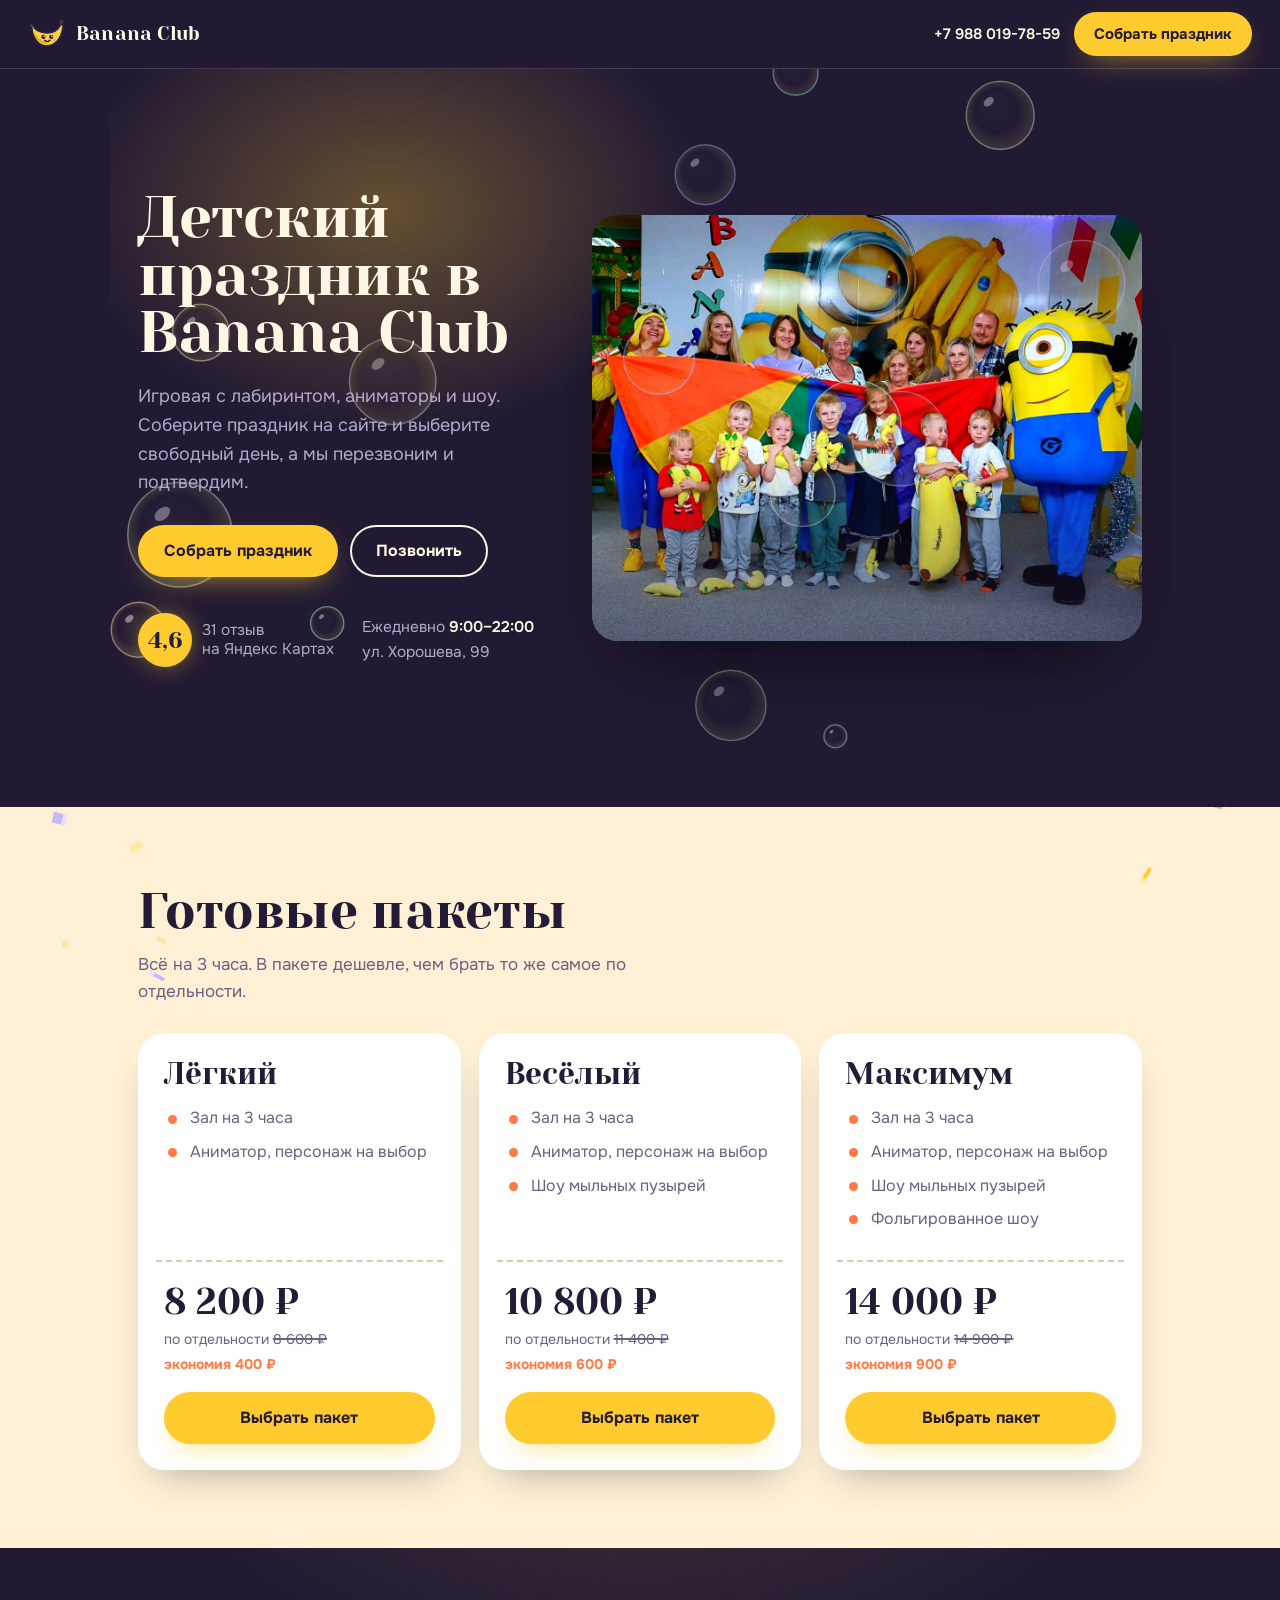
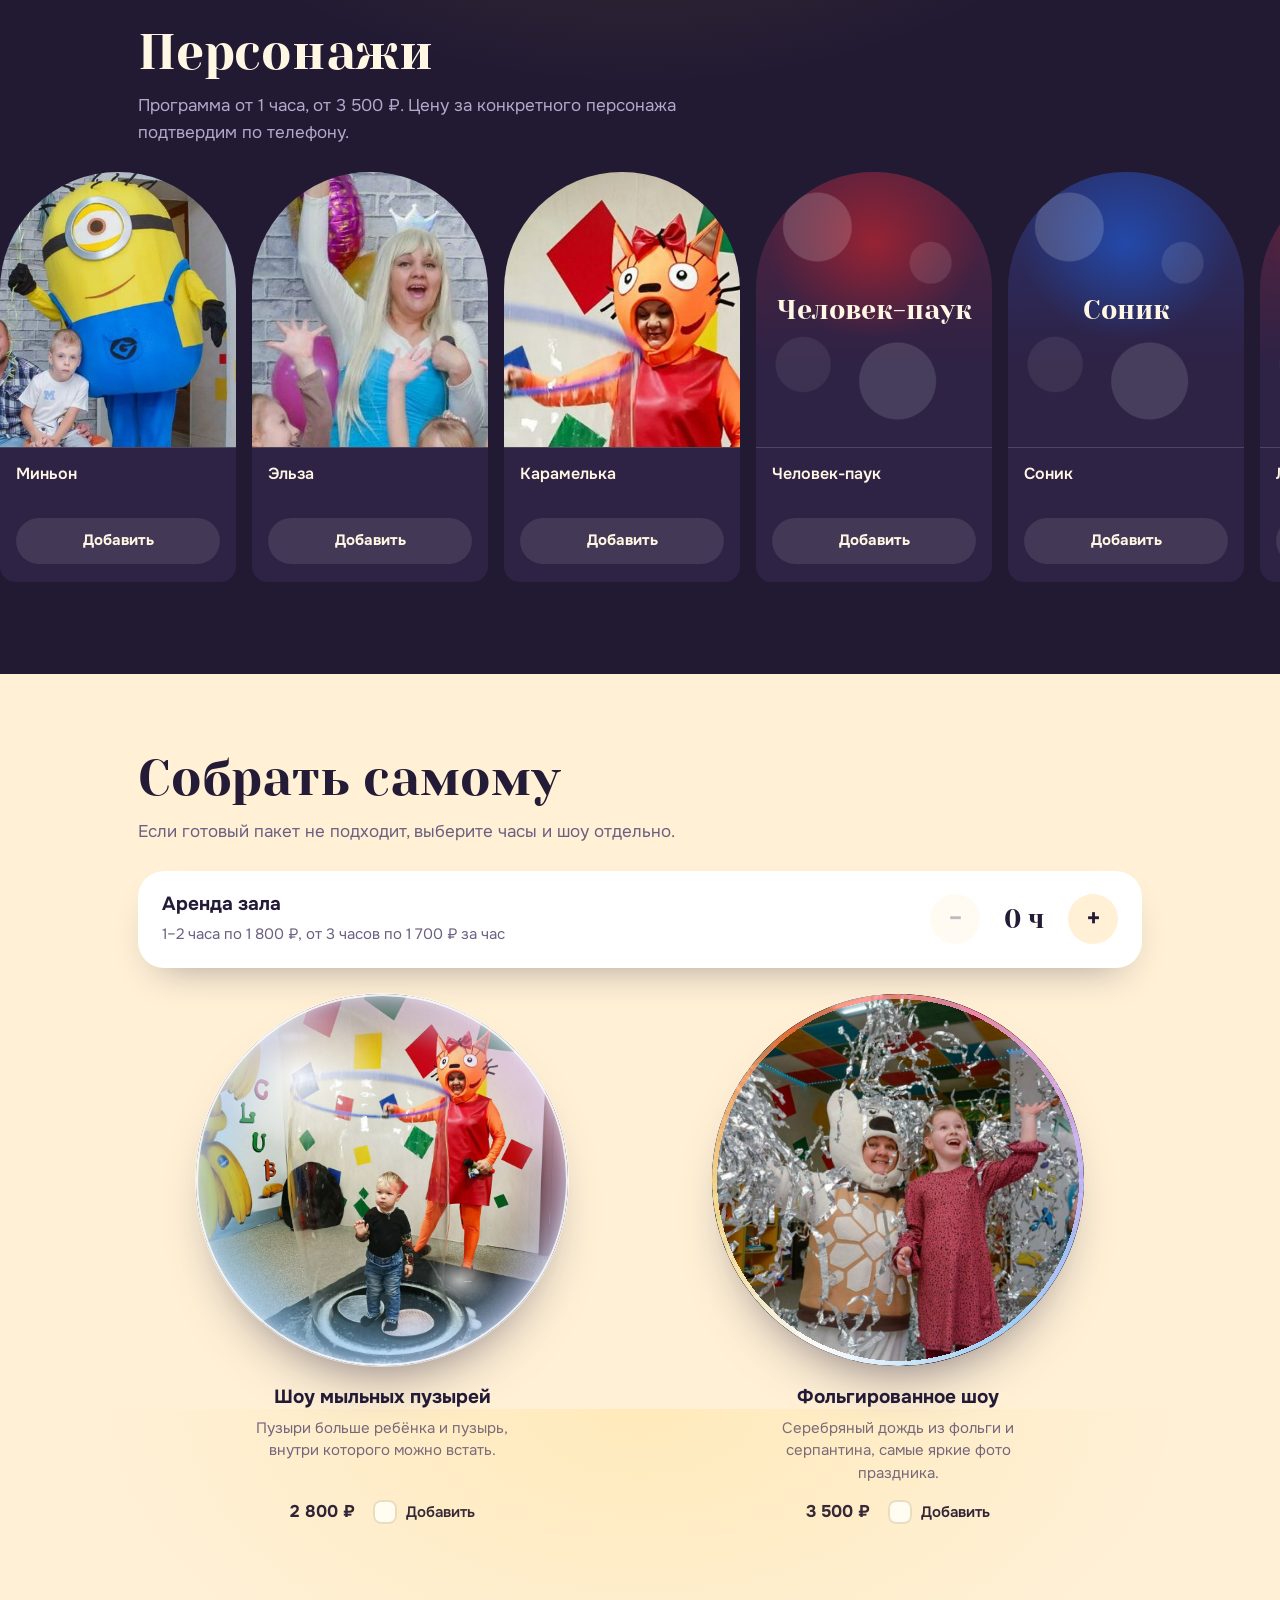
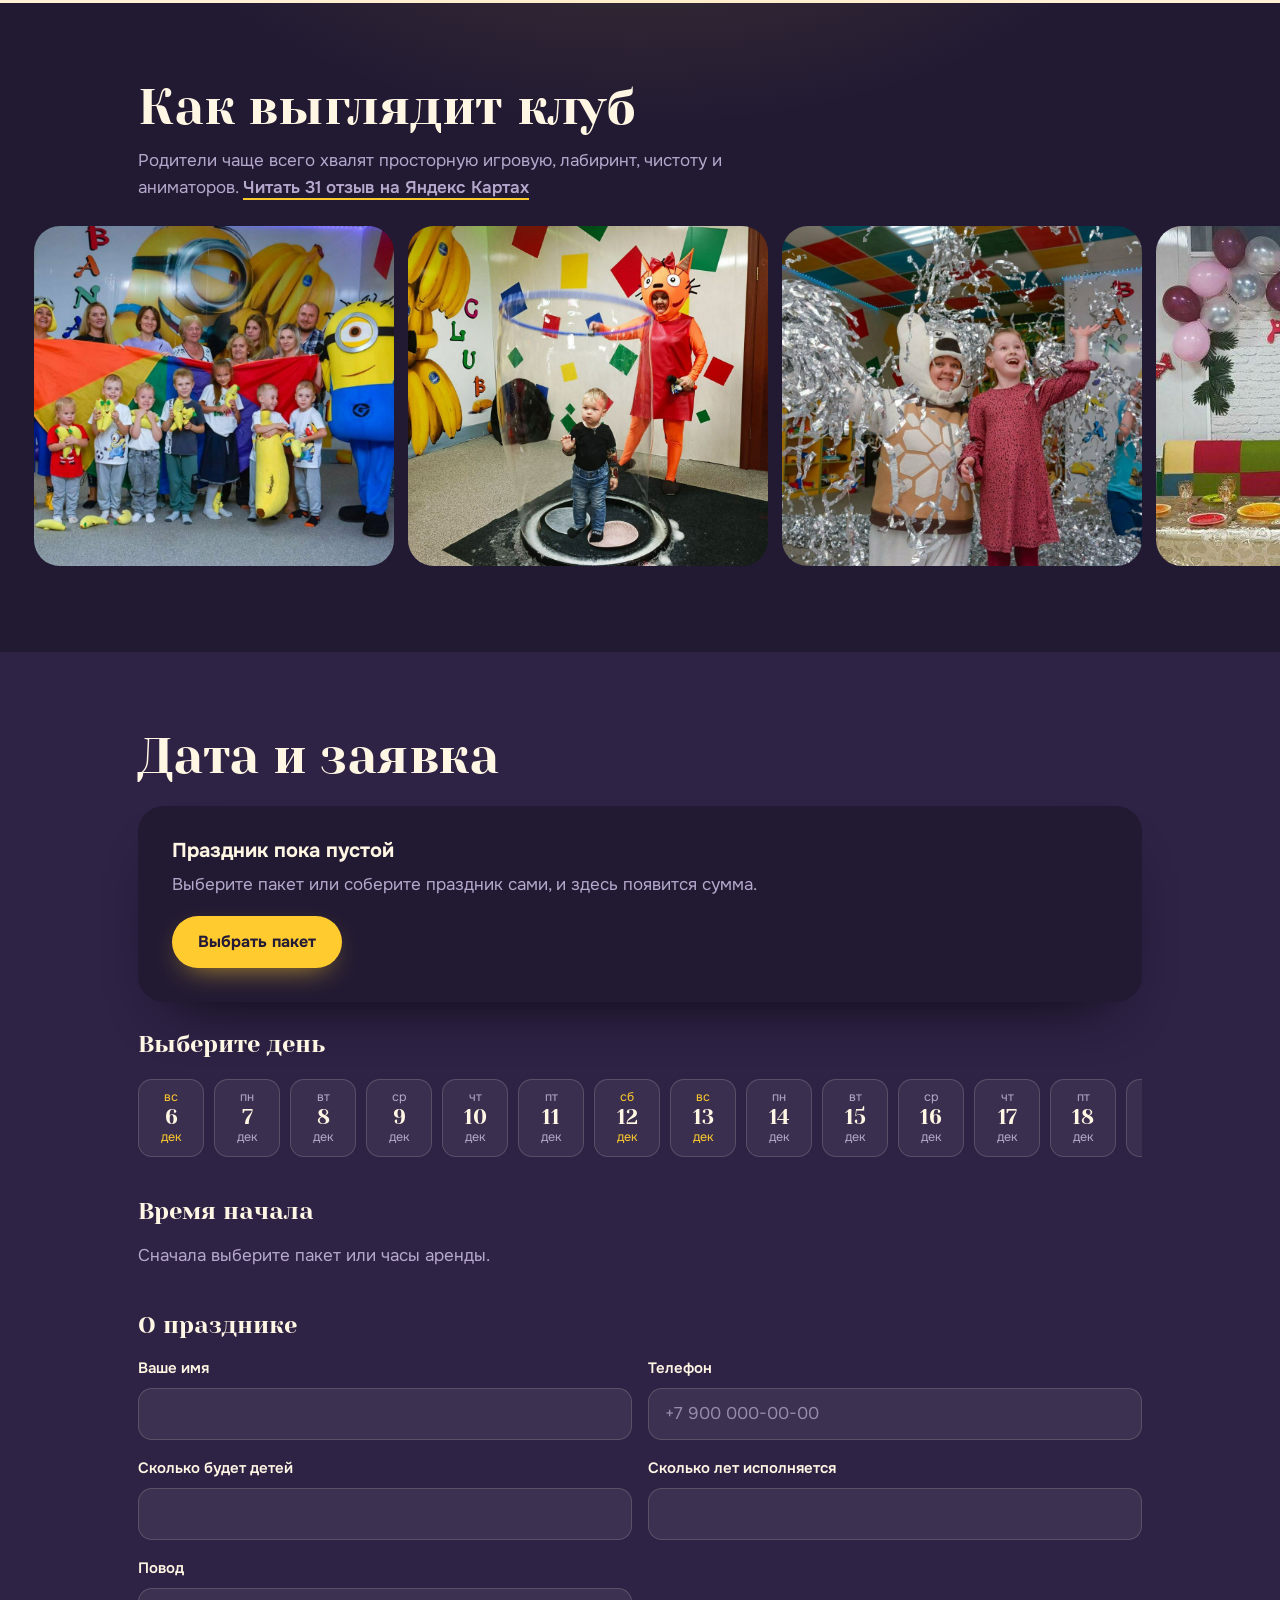
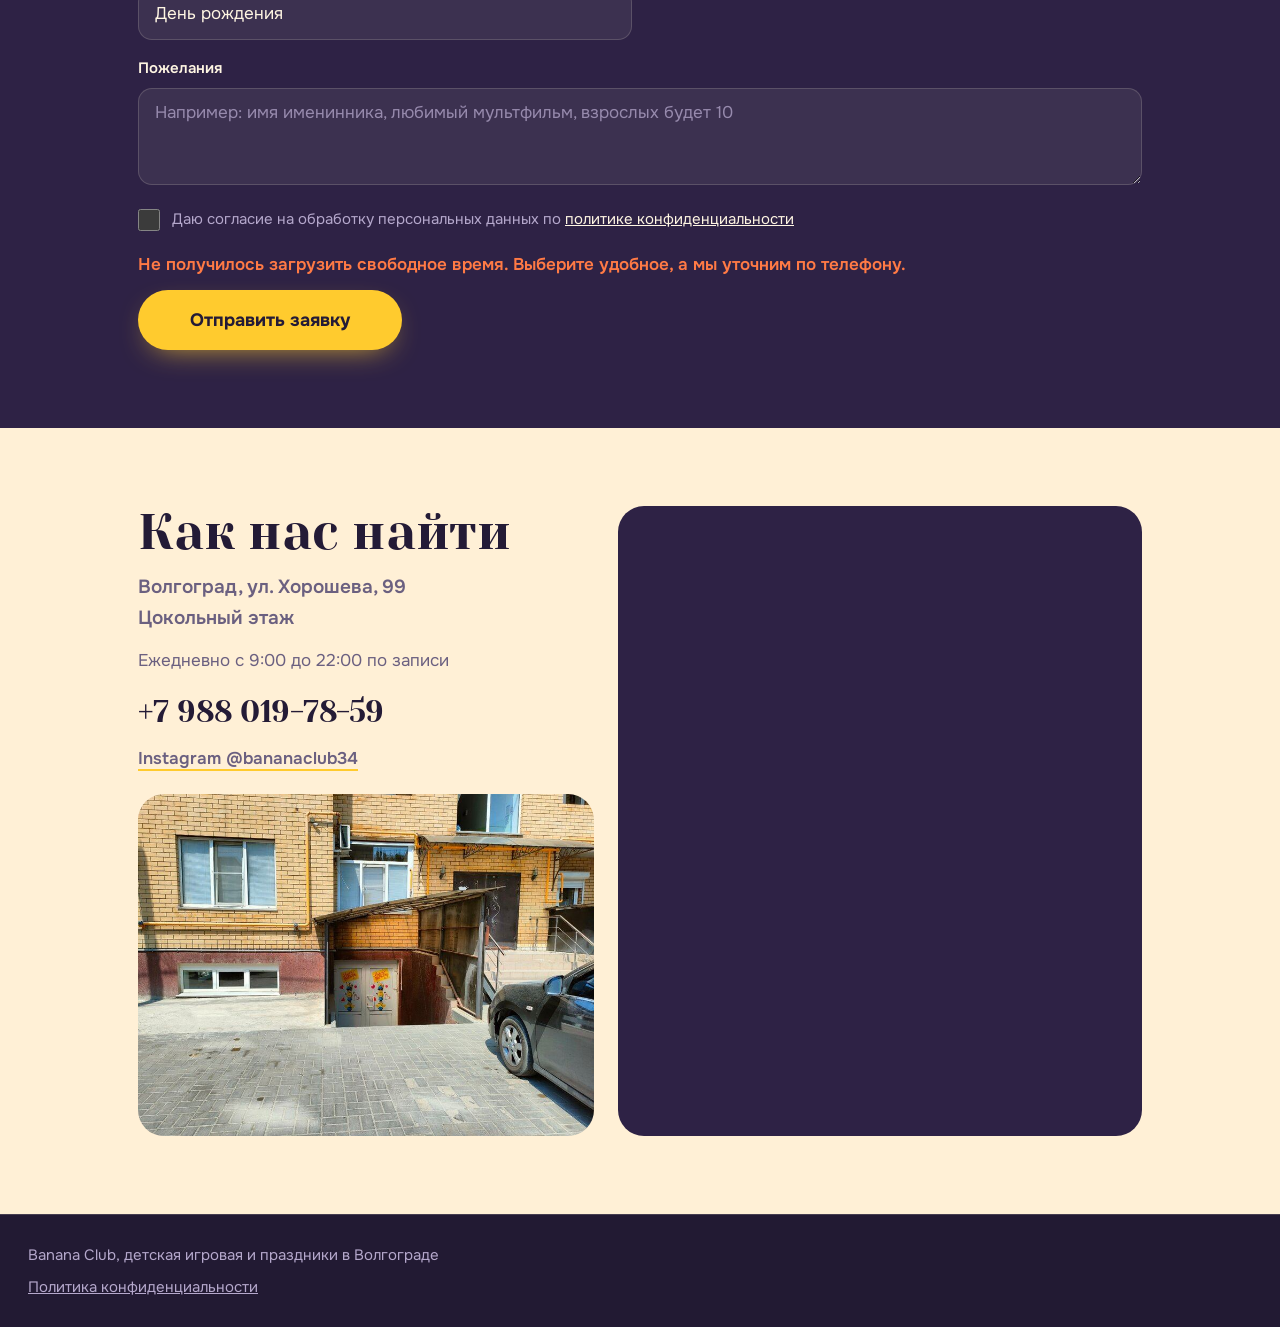
==== index.html @ aaf7d2bc "Сайт Banana Club: первая публикация Одностраничный сайт клуба: пакеты, персонажи, конструктор праздн" ====
<!DOCTYPE html>
<html lang="ru">
<head>
<meta charset="utf-8">
<meta name="viewport" content="width=device-width, initial-scale=1, viewport-fit=cover">
<title>Banana Club: детские праздники в Волгограде</title>
<meta name="description" content="Детская игровая с лабиринтом в Волгограде. Аренда зала от 1 700 ₽ в час, аниматоры, шоу мыльных пузырей и фольгированное шоу. Соберите праздник и выберите свободную дату онлайн.">
<meta name="theme-color" content="#221A33">
<meta property="og:type" content="website">
<meta property="og:site_name" content="Banana Club">
<meta property="og:locale" content="ru_RU">
<meta property="og:title" content="Banana Club: детские праздники в Волгограде">
<meta property="og:description" content="Игровая с лабиринтом, аниматоры и шоу. Соберите праздник и выберите свободную дату.">
<meta property="og:image" content="img/og.jpg">
<meta property="og:image:width" content="1200">
<meta property="og:image:height" content="630">
<meta name="twitter:card" content="summary_large_image">
<link rel="icon" href="img/logo.svg" type="image/svg+xml">
<link rel="apple-touch-icon" href="img/logo.svg">
<link rel="preconnect" href="https://fonts.googleapis.com">
<link rel="preconnect" href="https://fonts.gstatic.com" crossorigin>
<link href="https://fonts.googleapis.com/css2?family=Onest:wght@400;500;600;700&family=Yeseva+One&display=swap" rel="stylesheet">
<link rel="stylesheet" href="css/style.css">
</head>
<body>

<header class="top">
  <a class="brand" href="#top" aria-label="Banana Club, наверх">
    <img src="img/logo.svg" alt="" width="38" height="38">
    <span>Banana Club</span>
  </a>
  <a class="top-call" href="tel:+79880197859">+7 988 019-78-59</a>
  <a class="btn btn-banana top-cta" href="#packages">Собрать праздник</a>
</header>

<main id="top">

  <section class="hero">
    <div class="hero-text">
      <h1><span>Детский</span><span>праздник в</span><span>Banana&nbsp;Club</span></h1>
      <p class="hero-sub">Игровая с лабиринтом, аниматоры и шоу. Соберите праздник на сайте и выберите свободный день, а мы перезвоним и подтвердим.</p>
      <div class="hero-actions">
        <a class="btn btn-banana" href="#packages">Собрать праздник</a>
        <a class="btn btn-line" href="tel:+79880197859">Позвонить</a>
      </div>
      <div class="hero-facts">
        <a class="hero-rating" id="hero-rating" href="#" target="_blank" rel="noopener">
          <span class="num">4,6</span>
          <span>31 отзыв<br>на Яндекс Картах</span>
        </a>
        <span>Ежедневно <b>9:00–22:00</b><br>ул. Хорошева, 99</span>
      </div>
    </div>

    <div class="hero-media">
      <!-- Когда появится видео, положить его в img/hero.mp4 и раскомментировать:
      <video src="img/hero.mp4" poster="img/hall.jpg" autoplay muted loop playsinline></video> -->
      <img src="img/hero.jpg" alt="Детский праздник в Banana Club: дети и родители с аниматорами у фотозоны" width="1280" height="960" fetchpriority="high">
    </div>

    <canvas id="bubbles" aria-hidden="true"></canvas>
  </section>

  <section class="section light packages" id="packages" aria-labelledby="packages-h">
    <canvas id="foilrain" aria-hidden="true"></canvas>
    <div class="wrap">
      <h2 id="packages-h">Готовые пакеты</h2>
      <p class="section-lead">Всё на 3 часа. В пакете дешевле, чем брать то же самое по отдельности.</p>
      <div class="tickets" id="tickets"></div>
    </div>
  </section>

  <section class="section chars glow" id="characters" aria-labelledby="chars-h">
    <div class="wrap">
      <h2 id="chars-h">Персонажи</h2>
      <p class="section-lead" id="chars-lead">Программа от 1 часа, от 3 500 ₽. Цену за конкретного персонажа подтвердим по телефону.</p>
    </div>
    <div class="carousel" id="carousel" tabindex="0" aria-label="Персонажи, листайте вбок"></div>
  </section>

  <section class="section light builder" id="builder" aria-labelledby="builder-h">
    <div class="wrap">
      <h2 id="builder-h">Собрать самому</h2>
      <p class="section-lead">Если готовый пакет не подходит, выберите часы и шоу отдельно.</p>

      <div class="hours">
        <div>
          <h3 id="hours-title">Аренда зала</h3>
          <p class="hours-hint" id="hours-hint">1–2 часа по 1 800 ₽, от 3 часов по 1 700 ₽ за час</p>
        </div>
        <div class="stepper" role="group" aria-labelledby="hours-title">
          <button type="button" id="hours-minus" aria-label="Меньше на час">−</button>
          <output id="hours-value" aria-live="polite">0 ч</output>
          <button type="button" id="hours-plus" aria-label="Больше на час">+</button>
        </div>
      </div>

      <div class="shows" id="shows"></div>
    </div>
  </section>

  <section class="section gallery glow" id="gallery" aria-labelledby="gallery-h">
    <div class="wrap">
      <h2 id="gallery-h">Как выглядит клуб</h2>
      <p class="section-lead">Родители чаще всего хвалят просторную игровую, лабиринт, чистоту и аниматоров.
        <a class="link" id="reviews-link" href="#" target="_blank" rel="noopener">Читать 31 отзыв на Яндекс Картах</a></p>
    </div>
    <div class="photos">
      <img src="img/group-minions.jpg" alt="Дети с аниматорами в зале клуба" loading="lazy" width="1200" height="900">
      <img src="img/bubble-show.jpg" alt="Ребёнок внутри большого мыльного пузыря" loading="lazy" width="1024" height="1024">
      <img src="img/foil-show.jpg" alt="Фольгированное шоу, серебряный дождь" loading="lazy" width="1200" height="900">
      <img src="img/table.jpg" alt="Праздничный стол и фотозона с шарами" loading="lazy" width="461" height="1024">
      <img src="img/birthday-5.jpg" alt="День рождения, семья с аниматорами" loading="lazy" width="1024" height="768">
      <img src="img/new-year.jpg" alt="Новогодний праздник с Эльзой" loading="lazy" width="1200" height="900">
      <img src="img/decor-30.jpg" alt="Фотозона с шарами для взрослого праздника" loading="lazy" width="540" height="1200">
      <img src="img/family.jpg" alt="Семья с аниматором на дне рождения" loading="lazy" width="1024" height="768">
    </div>
  </section>

  <section class="section booking" id="booking" aria-labelledby="booking-h">
    <div class="wrap">
      <h2 id="booking-h">Дата и заявка</h2>

      <div class="cart-box" id="cart-box" aria-live="polite"></div>

      <form id="form" novalidate>
        <fieldset class="step" id="date-step">
          <legend>Выберите день</legend>
          <div class="days" id="days" role="listbox" aria-label="День праздника"></div>
        </fieldset>

        <fieldset class="step" id="time-step">
          <legend>Время начала</legend>
          <p class="step-hint" id="time-hint">Сначала выберите день.</p>
          <div class="times" id="times" role="listbox" aria-label="Время начала"></div>
        </fieldset>

        <fieldset class="step">
          <legend>О празднике</legend>
          <div class="fields">
            <label>Ваше имя
              <input name="name" autocomplete="given-name" required maxlength="60">
            </label>
            <label>Телефон
              <input name="phone" type="tel" autocomplete="tel" inputmode="tel" required placeholder="+7 900 000-00-00" maxlength="20">
            </label>
            <label>Сколько будет детей
              <input name="kids" type="number" inputmode="numeric" min="1" max="60" required>
            </label>
            <label>Сколько лет исполняется
              <input name="age" type="number" inputmode="numeric" min="1" max="99" required>
            </label>
            <label>Повод
              <select name="occasion">
                <option>День рождения</option>
                <option>Выпускной</option>
                <option>Новогодний праздник</option>
                <option>Другое</option>
              </select>
            </label>
            <label class="wide">Пожелания
              <textarea name="comment" rows="3" maxlength="600" placeholder="Например: имя именинника, любимый мультфильм, взрослых будет 10"></textarea>
            </label>
            <input class="hp" name="website" tabindex="-1" autocomplete="off" aria-hidden="true">
          </div>
          <label class="consent">
            <input type="checkbox" name="consent" required>
            <span>Даю согласие на обработку персональных данных по <a href="policy.html" target="_blank">политике конфиденциальности</a></span>
          </label>
        </fieldset>

        <p class="form-error" id="form-error" role="alert"></p>
        <button class="btn btn-banana btn-big" type="submit" id="submit">Отправить заявку</button>
      </form>

      <div class="done" id="done" hidden tabindex="-1">
        <img src="img/logo.svg" alt="" width="72" height="72">
        <h3>Заявка отправлена</h3>
        <p id="done-text"></p>
        <button type="button" class="btn btn-line" id="again">Собрать ещё один праздник</button>
      </div>
    </div>
  </section>

  <section class="section light contacts" id="contacts" aria-labelledby="contacts-h">
    <div class="wrap contacts-in">
      <div>
        <h2 id="contacts-h">Как нас найти</h2>
        <p class="addr">Волгоград, ул. Хорошева, 99<br>Цокольный этаж</p>
        <p>Ежедневно с 9:00 до 22:00 по записи</p>
        <p><a class="big-phone" href="tel:+79880197859">+7 988 019-78-59</a></p>
        <p><a class="link" href="https://instagram.com/bananaclub34" target="_blank" rel="noopener">Instagram @bananaclub34</a></p>
        <img class="entrance" src="img/entrance.jpg" alt="Вход в клуб с улицы, спуск в цокольный этаж" loading="lazy" width="853" height="640">
      </div>
      <div class="map">
        <iframe title="Карта: Banana Club на улице Хорошева, 99" loading="lazy"
          src="https://yandex.ru/map-widget/v1/?ll=44.480238%2C48.738083&amp;z=16&amp;pt=44.480238%2C48.738083%2Cpm2ywl"></iframe>
      </div>
    </div>
  </section>

</main>

<footer class="foot">
  <p>Banana Club, детская игровая и праздники в Волгограде</p>
  <p><a href="policy.html">Политика конфиденциальности</a></p>
</footer>

<div class="cartbar" id="cartbar" hidden>
  <div class="cartbar-sum">
    <span class="cartbar-label">Ваш праздник</span>
    <strong id="cartbar-total">0 ₽</strong>
  </div>
  <a class="btn btn-banana" href="#booking" id="cartbar-go">Выбрать дату</a>
</div>

<div class="demo" id="demo" hidden>Демо-режим: заявки пока никуда не уходят</div>

<script src="js/config.js"></script>
<script src="js/bubbles.js" defer></script>
<script src="js/effects.js"></script>
<script src="js/foilrain.js" defer></script>
<script src="js/app.js"></script>
</body>
</html>
---- css/style.css ----
/* Banana Club — арт-дирекция «вечер праздника».
   Тёмный сливовый полумрак как основа, банановый жёлтый как свет. */

:root {
  /* свет и тень */
  --noch:      #221A33;   /* основной тёмный фон */
  --sliva:     #2E2245;   /* приподнятая поверхность на тёмном */
  --sliva-up:  #3A2C57;   /* ховер на тёмном */
  --banan:     #FFCB2E;   /* свет, главный акцент */
  --spelyi:    #F2A900;   /* банановый в нажатии */
  --karamel:   #FF7A45;   /* тёплый коралл, второй акцент */
  --krem:      #FFF0D6;   /* тёплый светлый фон */
  --sneg:      #FFFFFF;

  /* текст */
  --t-dark:    #241B36;   /* текст на светлом */
  --t-dark-2:  #6B6080;   /* приглушённый на светлом */
  --t-light:   #FFF6E3;   /* текст на тёмном */
  --t-light-2: #B5A8CC;   /* приглушённый на тёмном */
  --linia:     #E8DFCB;   /* линия на светлом */
  --linia-d:   rgba(255,246,227,.16); /* линия на тёмном */
  --oshibka:   #FF6B6B;

  --f-head: "Yeseva One", Georgia, serif;
  --f-body: "Onest", system-ui, -apple-system, "Segoe UI", sans-serif;

  --r-big: 26px;
  --r-mid: 16px;
  --r-small: 10px;
  --gutter: 18px;
  --bar-h: 78px;
  --max: 1060px;

  --ten-myag: 0 18px 40px -22px rgba(36,27,54,.45);
  color-scheme: dark;
}

* { box-sizing: border-box; }
html {
  scroll-behavior: smooth;
  scroll-padding-top: 84px;
  -webkit-text-size-adjust: 100%;
}
body {
  margin: 0;
  background: var(--noch);
  color: var(--t-light);
  font: 400 17px/1.6 var(--f-body);
  overflow-x: hidden;
  -webkit-font-smoothing: antialiased;
}
body.has-cart { padding-bottom: calc(var(--bar-h) + env(safe-area-inset-bottom)); }
img { max-width: 100%; display: block; }
a { color: inherit; }
p { margin: 0; }
button { font: inherit; color: inherit; cursor: pointer; }

h1, h2, h3 { margin: 0; font-weight: 400; }
h1, h2 { font-family: var(--f-head); line-height: 1.04; letter-spacing: -.005em; }
h2 { font-size: clamp(30px, 6.6vw, 50px); }
h3 { font-family: var(--f-body); font-weight: 700; font-size: 19px; line-height: 1.25; }

:focus-visible {
  outline: 3px solid var(--banan);
  outline-offset: 3px;
  border-radius: 8px;
}

/* ——— раскладка секций ——— */
.wrap { max-width: var(--max); margin: 0 auto; padding: 0 var(--gutter); }
.section { padding: 48px 0; position: relative; }
.section-lead {
  margin-top: 14px;
  max-width: 54ch;
  color: var(--t-light-2);
  font-size: 17px;
}
.light { background: var(--krem); color: var(--t-dark); }
.light .section-lead { color: var(--t-dark-2); }

/* мягкий свет сверху тёмной секции */
.glow::before {
  content: "";
  position: absolute; inset: -30% 0 auto 0; height: 70%;
  background: radial-gradient(60% 100% at 50% 0%, rgba(255,203,46,.16), transparent 70%);
  pointer-events: none;
}

/* ——— кнопки ——— */
.btn {
  display: inline-flex; align-items: center; justify-content: center;
  min-height: 52px; padding: 0 26px;
  border: 0; border-radius: 999px;
  font: 700 16px/1 var(--f-body);
  text-decoration: none; white-space: nowrap;
  transition: transform .18s cubic-bezier(.2,.8,.3,1), background-color .18s, box-shadow .25s, color .18s;
}
.btn:active { transform: translateY(1px) scale(.985); }
.btn-banana {
  background: var(--banan); color: var(--t-dark);
  box-shadow: 0 10px 30px -14px rgba(255,203,46,.9);
}
.btn-banana:hover { background: #FFD95C; box-shadow: 0 14px 40px -14px rgba(255,203,46,1); }
.btn-ink { background: var(--sliva); color: var(--t-light); box-shadow: var(--ten-myag); }
.btn-ink:hover { background: var(--sliva-up); }
.light .btn-ink { background: var(--t-dark); color: var(--krem); }
.light .btn-ink:hover { background: #3A2C57; }
.btn-line {
  background: transparent; color: inherit;
  box-shadow: inset 0 0 0 2px currentColor;
}
.btn-line:hover { background: rgba(255,246,227,.08); }
.light .btn-line:hover { background: rgba(36,27,54,.06); }
.btn-big { width: 100%; min-height: 60px; font-size: 18px; }

.link {
  font-weight: 600;
  text-decoration-thickness: 2px;
  text-underline-offset: 5px;
  text-decoration-color: var(--banan);
  transition: color .18s;
}
.link:hover { color: var(--banan); }

/* ——— шапка ——— */
.top {
  position: sticky; top: 0; z-index: 40;
  display: flex; align-items: center; gap: 14px;
  padding: 12px var(--gutter);
  background: rgba(34,26,51,.94);
  backdrop-filter: blur(14px) saturate(1.4);
  -webkit-backdrop-filter: blur(14px) saturate(1.4);
  border-bottom: 1px solid var(--linia-d);
}
.brand { display: flex; align-items: center; gap: 10px; text-decoration: none; margin-right: auto; }
.brand img { width: 38px; height: 38px; }
.brand span { font: 400 19px/1 var(--f-head); letter-spacing: .01em; }
.top-call { font-weight: 600; text-decoration: none; font-size: 15px; white-space: nowrap; }
.top-call:hover { color: var(--banan); }
.top .btn { min-height: 44px; padding: 0 20px; font-size: 15px; }
.top-cta { display: none; }

/* ——— первый экран ——— */
.hero {
  position: relative;
  display: grid;
  gap: 0;
  padding: 0 0 48px;
  overflow: hidden;
}
.hero::before {
  content: "";
  position: absolute; left: 50%; top: -240px; transform: translateX(-50%);
  width: 760px; height: 560px;
  background: radial-gradient(50% 50% at 50% 50%, rgba(255,203,46,.30), transparent 70%);
  pointer-events: none;
}
.hero-text { position: relative; z-index: 2; padding: 34px var(--gutter) 0; }
.hero h1 {
  font-size: clamp(40px, 11.5vw, 82px);
  line-height: .98;
}
.hero h1 span { display: block; }
.hero h1 .accent { color: var(--banan); }
.hero-sub {
  margin-top: 20px;
  font-size: 18px;
  color: var(--t-light-2);
  max-width: 40ch;
}
.hero-actions { display: flex; flex-wrap: wrap; gap: 12px; margin-top: 28px; }
.hero-actions .btn { flex: 1 1 auto; }

.hero-facts {
  display: flex; flex-wrap: wrap; align-items: center; gap: 14px 28px;
  margin-top: 36px;
  font-size: 15.5px;
  color: var(--t-light-2);
}
.hero-facts b { color: var(--t-light); font-weight: 600; }
.hero-rating {
  display: inline-flex; align-items: center; gap: 10px;
  text-decoration: none;
}
.hero-rating .num {
  font: 400 24px/1 var(--f-head);
  color: var(--t-dark);
  background: var(--banan);
  width: 54px; height: 54px; border-radius: 50%;
  display: grid; place-items: center;
  box-shadow: 0 0 26px -6px rgba(255,203,46,.8);
}
.hero-rating span { line-height: 1.25; }
.hero-rating:hover span { color: var(--banan); }

/* фото + пузыри */
.hero-media {
  position: relative;
  margin: 30px var(--gutter) 0;
  border-radius: var(--r-big);
  overflow: hidden;
  aspect-ratio: 4 / 3;
  background: var(--sliva);
  box-shadow: 0 40px 80px -40px rgba(0,0,0,.8);
}
.hero-media img, .hero-media video { width: 100%; height: 100%; object-fit: cover; }
.hero-media::after {
  content: "";
  position: absolute; inset: 0;
  background: linear-gradient(to top, rgba(34,26,51,.55), transparent 45%);
  pointer-events: none;
}
#bubbles {
  position: absolute; inset: 0;
  width: 100%; height: 100%;
  z-index: 1;
  pointer-events: none;
}
.hero-tip {
  position: absolute; left: 18px; bottom: 15px; z-index: 3;
  font-size: 13px; color: rgba(255,246,227,.7);
  pointer-events: none;
}

/* ——— пакеты ——— */
#foilrain {
  position: absolute; inset: 0;
  z-index: 0;
  pointer-events: none;
}
.packages > .wrap { position: relative; z-index: 1; }
.packages .tickets {
  display: grid; gap: 18px; margin-top: 28px;
}
.ticket {
  position: relative;
  display: grid; grid-template-rows: 1fr auto;
  background: var(--sneg);
  border-radius: var(--r-big);
  box-shadow: var(--ten-myag);
  transition: transform .25s cubic-bezier(.2,.8,.3,1), box-shadow .25s;
}
.ticket:hover { transform: translateY(-4px); box-shadow: 0 26px 50px -26px rgba(36,27,54,.5); }
.ticket.is-on {
  background: var(--noch);
  color: var(--t-light);
  box-shadow: 0 22px 50px -24px rgba(255,203,46,.6), inset 0 0 0 2px var(--banan);
}
.ticket-main { padding: 26px 26px 20px; }
.ticket-name {
  font: 400 30px/1 var(--f-head);
  color: var(--t-dark);
}
.ticket.is-on .ticket-name { color: var(--banan); }
.ticket-list { margin: 16px 0 0; padding: 0; list-style: none; font-size: 16px; }
.ticket-list li { position: relative; padding-left: 26px; margin: 8px 0; color: var(--t-dark-2); }
.ticket.is-on .ticket-list li { color: var(--t-light-2); }
.ticket-list li::before {
  content: "";
  position: absolute; left: 4px; top: .58em;
  width: 9px; height: 9px; border-radius: 50%;
  background: var(--karamel);
}
.ticket.is-on .ticket-list li::before { background: var(--banan); }

.ticket-stub {
  position: relative;
  margin: 0 18px;
  padding: 22px 8px 26px;
  border-top: 2px dashed #D9CCAE;
  display: grid; gap: 16px;
}
.ticket.is-on .ticket-stub { border-top-color: rgba(255,246,227,.25); }
.price { display: block; font: 400 36px/1 var(--f-head); color: var(--t-dark); }
.ticket.is-on .price { color: var(--banan); }
.price-old { display: block; margin-top: 8px; font-size: 14px; color: var(--t-dark-2); }
.ticket.is-on .price-old { color: var(--t-light-2); }
.price-old s { text-decoration-thickness: 1.5px; }
.save { display: block; margin-top: 3px; font-size: 14px; font-weight: 700; color: var(--karamel); }
.ticket.is-on .save { color: var(--banan); }
.ticket .btn { width: 100%; }
.ticket.is-on .btn { background: var(--banan); color: var(--t-dark); }

/* ——— персонажи ——— */
.chars { overflow: hidden; }
.carousel {
  display: flex; gap: 16px;
  overflow-x: auto;
  scroll-snap-type: x mandatory;
  padding: 26px var(--gutter) 14px;
  scrollbar-width: thin;
  scrollbar-color: rgba(255,246,227,.25) transparent;
}
.char {
  flex: 0 0 min(64vw, 236px);
  scroll-snap-align: start;
  display: flex; flex-direction: column;
  background: var(--sliva);
  border-radius: 120px 120px var(--r-mid) var(--r-mid);
  overflow: hidden;
  transition: transform .25s cubic-bezier(.2,.8,.3,1), box-shadow .25s;
}
.char:hover { transform: translateY(-5px); }
.char.is-on { box-shadow: inset 0 0 0 2px var(--banan), 0 20px 44px -22px rgba(255,203,46,.7); }
.char-pic { aspect-ratio: 3 / 3.5; overflow: hidden; position: relative; }
.char-pic img { width: 100%; height: 100%; object-fit: cover; }
/* карточка персонажа без фото: фирменный узор из пузырей */
.char-art {
  width: 100%; height: 100%;
  display: grid; place-items: center; text-align: center;
  padding: 26px 18px;
  font: 400 27px/1.08 var(--f-head);
  position: relative;
  isolation: isolate;
}
.char-art {
  --c: var(--banan);
  background-color: var(--sliva);
  background-image:
    radial-gradient(62% 48% at 50% 26%, color-mix(in srgb, var(--c) 62%, transparent), transparent 72%),
    linear-gradient(180deg, color-mix(in srgb, var(--c) 26%, transparent), transparent 70%);
  color: var(--t-light);
}
.char-art::before {
  content: "";
  position: absolute; inset: 0; z-index: -1;
  background:
    radial-gradient(circle at 26% 20%, rgba(255,255,255,.16) 0 12%, transparent 12.5%),
    radial-gradient(circle at 74% 33%, rgba(255,255,255,.1) 0 8%, transparent 8.5%),
    radial-gradient(circle at 60% 76%, rgba(255,255,255,.12) 0 15%, transparent 15.5%),
    radial-gradient(circle at 20% 70%, rgba(255,255,255,.07) 0 10%, transparent 10.5%);
}
.char-body {
  padding: 16px 16px 18px;
  display: grid; gap: 12px;
  border-top: 1px solid var(--linia-d);
}
.char-name { font-weight: 600; font-size: 16px; line-height: 1.3; min-height: 2.6em; }
.char .btn { min-height: 46px; width: 100%; font-size: 15px; }
.char .btn { background: rgba(255,246,227,.1); color: var(--t-light); }
.char .btn:hover { background: rgba(255,246,227,.18); }
.char.is-on .btn { background: var(--banan); color: var(--t-dark); box-shadow: none; }
.carousel-end { flex: 0 0 1px; }

/* ——— собрать самому ——— */
.builder .hours {
  margin-top: 26px;
  display: flex; align-items: center; justify-content: space-between; gap: 18px; flex-wrap: wrap;
  padding: 22px 24px;
  background: var(--sneg);
  border-radius: var(--r-big);
  box-shadow: var(--ten-myag);
}
.hours h3 { color: var(--t-dark); }
.hours-hint { margin-top: 5px; font-size: 15px; color: var(--t-dark-2); }
.stepper { display: flex; align-items: center; gap: 10px; }
.stepper button {
  width: 50px; height: 50px; border-radius: 50%;
  border: 0; background: var(--krem); color: var(--t-dark);
  font: 600 26px/1 var(--f-body);
  transition: background-color .18s, transform .15s, opacity .18s;
}
.stepper button:hover:not(:disabled) { background: var(--banan); }
.stepper button:active:not(:disabled) { transform: scale(.92); }
.stepper button:disabled { opacity: .3; cursor: default; }
.stepper output {
  min-width: 68px; text-align: center;
  font: 400 26px/1 var(--f-head); color: var(--t-dark);
}

.shows { display: grid; gap: 28px; margin-top: 26px; justify-items: center; align-items: stretch; }

/* обе карточки шоу — круглые: содержимое живёт в круге, подписи снаружи */
.show {
  position: relative;
  display: flex; flex-direction: column;
  cursor: pointer;
  width: min(100%, 372px);
  transition: transform .25s cubic-bezier(.2,.8,.3,1);
}
.show:hover { transform: translateY(-4px); }
.show input { position: absolute; opacity: 0; pointer-events: none; }
.show .show-pic {
  position: relative;
  aspect-ratio: 1;
  border-radius: 50%;
  overflow: hidden;
  background: var(--noch);
  box-shadow: 0 30px 56px -32px rgba(36,27,54,.7);
  transition: box-shadow .3s;
}
.show .show-pic img { width: 100%; height: 100%; object-fit: cover; }
.show .show-body { padding: 20px 6px 0; text-align: center; display: flex; flex-direction: column; flex: 1; }
.show h3 { font-size: 19px; }
.show p { margin: 7px auto 0; max-width: 30ch; font-size: 15px; line-height: 1.5; color: var(--t-dark-2); }
.show-foot {
  display: flex; align-items: center; justify-content: center;
  gap: 18px; margin-top: auto; padding-top: 14px; flex-wrap: wrap;
}
.show-price { font-weight: 700; }
.show-tick { display: inline-flex; align-items: center; gap: 9px; font-weight: 600; font-size: 15px; }
.show-tick::before {
  content: "";
  width: 24px; height: 24px; border-radius: 8px;
  background: var(--sneg);
  box-shadow: inset 0 0 0 2px var(--linia);
  transition: background-color .2s, box-shadow .2s;
}
.show.is-on .show-pic { box-shadow: 0 0 0 3px var(--banan), 0 30px 60px -28px rgba(255,203,46,.6); }
.show.is-on .show-tick::before { background: var(--t-dark); box-shadow: inset 0 0 0 4px var(--banan); }
.show:has(input:focus-visible) .show-pic { outline: 3px solid var(--t-dark); outline-offset: 5px; }
.show.is-inpkg { cursor: default; }
.show.is-inpkg:hover { transform: none; }
.show.is-inpkg .show-pic { filter: saturate(.75) brightness(.92); }
.show.is-inpkg .show-foot { display: none; }
.inpkg-badge {
  position: absolute;
  inset: 0 0 auto 0;
  aspect-ratio: 1;
  z-index: 5;
  display: grid; place-items: center;
  pointer-events: none;
}
.inpkg-badge b {
  padding: 10px 20px;
  border-radius: 999px;
  background: var(--banan);
  color: var(--t-dark);
  font-weight: 700; font-size: 15px;
  box-shadow: 0 14px 30px -14px rgba(36,27,54,.7);
  white-space: nowrap;
}

/* фольгированное шоу: круг обрамлён фольгой */
.show--foil .show-pic::before {
  content: "";
  position: absolute; inset: 0;
  border-radius: 50%;
  z-index: 3;
  pointer-events: none;
  background: conic-gradient(from 205deg,
    rgba(255,255,255,.95), rgba(255,226,140,.9), rgba(255,122,69,.8),
    rgba(255,156,200,.85), rgba(200,182,255,.9), rgba(159,215,255,.95),
    rgba(255,255,255,.95));
  -webkit-mask: radial-gradient(closest-side circle, transparent calc(100% - 5px), #000 calc(100% - 5px));
  mask: radial-gradient(closest-side circle, transparent calc(100% - 5px), #000 calc(100% - 5px));
}

/* при выборе по кругу проходит металлический блик */
.show--foil .show-pic::after {
  content: "";
  position: absolute; inset: 0;
  background: linear-gradient(115deg, transparent 36%, rgba(255,255,255,.8) 46%, rgba(255,203,46,.5) 52%, transparent 62%);
  opacity: 0;
  transition: opacity .45s;
}
.show--foil.is-on .show-pic::after { opacity: 1; }

/* оболочка мыльного пузыря: перелив, блик и кромка */
.soap-shell {
  position: absolute; inset: 0 0 auto 0;
  aspect-ratio: 1;
  z-index: 4;
  border-radius: 50%;
  pointer-events: none;
  background:
    radial-gradient(32% 28% at 28% 22%, rgba(255,255,255,.95), rgba(255,255,255,.35) 54%, transparent 72%),
    radial-gradient(13% 10% at 71% 77%, rgba(255,255,255,.7), transparent 70%),
    radial-gradient(circle at 50% 50%,
      rgba(255,255,255,0) 52%,
      rgba(140,205,255,.42) 74%,
      rgba(214,160,255,.45) 85%,
      rgba(255,150,195,.5) 92%,
      rgba(255,226,140,.6) 97%,
      rgba(255,255,255,.9) 100%);
  box-shadow:
    inset 0 0 50px rgba(255,255,255,.45),
    inset 18px -26px 54px rgba(120,195,255,.5),
    inset -22px 20px 50px rgba(255,150,200,.45),
    0 0 0 1px rgba(255,255,255,.55);
  animation: kolyhanie 9s ease-in-out infinite;
}
.soap-shell::after {
  content: "";
  position: absolute; inset: 0;
  border-radius: 50%;
  box-shadow: inset 0 0 0 2px rgba(255,255,255,.8), inset 0 0 12px rgba(255,255,255,.5);
}
@keyframes kolyhanie {
  0%, 100% { transform: translateY(0) scale(1); }
  50%      { transform: translateY(-8px) scale(1.014); }
}

/* слой для лопающихся пузырей и фольги */
#fx { position: fixed; inset: 0; z-index: 55; pointer-events: none; }


/* ——— галерея ——— */
.gallery .wrap { position: relative; z-index: 1; }
.photos {
  display: grid;
  grid-auto-flow: column;
  grid-auto-columns: min(80vw, 320px);
  gap: 14px;
  overflow-x: auto;
  scroll-snap-type: x mandatory;
  padding: 24px var(--gutter) 8px;
}
.photos img {
  width: 100%; height: 280px; object-fit: cover;
  border-radius: var(--r-big);
  scroll-snap-align: start;
  transition: transform .4s cubic-bezier(.2,.8,.3,1);
}
.photos img:hover { transform: scale(1.02); }

/* ——— запись ——— */
.booking { background: var(--sliva); }
.cart-box {
  margin-top: 24px;
  background: var(--noch);
  border-radius: var(--r-big);
  padding: 24px 24px 26px;
  box-shadow: 0 30px 60px -36px rgba(0,0,0,.9);
}
.cart-box h3 { font-size: 20px; }
.cart-empty p { margin-top: 8px; color: var(--t-light-2); }
.cart-empty .btn { margin-top: 18px; }
.cart-lines { list-style: none; padding: 0; margin: 18px 0 0; }
.cart-lines li {
  display: flex; justify-content: space-between; gap: 14px; align-items: baseline;
  padding: 11px 0;
  border-bottom: 1px solid var(--linia-d);
}
.cart-lines .x {
  border: 0; background: none; padding: 0 0 0 8px;
  color: var(--t-light-2); font-size: 14px;
  text-decoration: underline; text-underline-offset: 3px;
  transition: color .18s;
}
.cart-lines .x:hover { color: var(--karamel); }
.cart-lines .inpkg { color: var(--t-light-2); font-size: 15px; }
.cart-total {
  display: flex; justify-content: space-between; align-items: baseline;
  gap: 14px; flex-wrap: wrap; margin-top: 20px;
}
.cart-total strong { font: 400 32px/1 var(--f-head); color: var(--banan); }
.cart-note { margin-top: 12px; font-size: 14px; color: var(--t-light-2); }
.cart-warn { margin-top: 12px; font-weight: 600; color: var(--karamel); }

.step { border: 0; padding: 0; margin: 28px 0 0; min-width: 0; }
.step legend { font: 400 24px/1.2 var(--f-head); padding: 0; margin-bottom: 16px; }
.step-hint { margin-bottom: 14px; color: var(--t-light-2); }

.days { display: flex; gap: 10px; overflow-x: auto; padding: 4px 2px 12px; scroll-snap-type: x proximity; }
.day, .time {
  background: rgba(255,246,227,.06);
  color: var(--t-light);
  border: 1px solid var(--linia-d);
  border-radius: 14px;
  transition: background-color .18s, border-color .18s, color .18s, transform .15s;
}
.day:hover:not(:disabled), .time:hover { background: rgba(255,246,227,.14); }
.day {
  flex: 0 0 66px; padding: 10px 0; text-align: center; line-height: 1.25;
  scroll-snap-align: start;
}
.day b { display: block; font: 400 21px/1.2 var(--f-head); }
.day small { display: block; font-size: 12.5px; color: var(--t-light-2); }
.day.is-weekend small { color: var(--banan); }
.day[aria-selected="true"], .time[aria-selected="true"] {
  background: var(--banan); color: var(--t-dark); border-color: var(--banan);
  box-shadow: 0 0 26px -8px rgba(255,203,46,.9);
}
.day[aria-selected="true"] small { color: var(--t-dark); }
.day:disabled { opacity: .3; cursor: default; }
.times { display: grid; grid-template-columns: repeat(auto-fill, minmax(96px, 1fr)); gap: 10px; }
.time { min-height: 52px; font-weight: 600; }
.time small { display: block; font-weight: 400; font-size: 12px; color: var(--t-light-2); }
.time[aria-selected="true"] small { color: var(--t-dark); }

.fields { display: grid; gap: 16px; }
.fields label, .consent { font-weight: 600; font-size: 15px; }
.fields input:not(.hp), .fields select, .fields textarea {
  display: block; width: 100%; margin-top: 8px;
  min-height: 52px; padding: 12px 16px;
  background: rgba(255,246,227,.07);
  color: var(--t-light);
  border: 1px solid var(--linia-d);
  border-radius: 14px;
  font: 400 17px/1.4 var(--f-body);
  transition: border-color .18s, background-color .18s;
}
.fields input::placeholder, .fields textarea::placeholder { color: rgba(181,168,204,.75); }
.fields input:not(.hp):focus, .fields select:focus, .fields textarea:focus {
  background: rgba(255,246,227,.11);
  border-color: var(--banan);
}
.fields select { appearance: none; }
.fields textarea { resize: vertical; min-height: 96px; }
.fields [aria-invalid="true"] { border-color: var(--oshibka); }
.hp { position: absolute; left: -9999px; width: 1px; height: 1px; }
.consent { display: flex; gap: 12px; align-items: flex-start; margin-top: 22px; font-weight: 400; color: var(--t-light-2); }
.consent input { width: 22px; height: 22px; margin: 2px 0 0; flex: 0 0 auto; accent-color: var(--banan); }
.consent a { color: var(--t-light); }
.form-error { min-height: 1.5em; margin: 20px 0 12px; font-weight: 600; color: var(--karamel); }

.done {
  background: var(--noch);
  border-radius: var(--r-big);
  padding: 40px 26px;
  margin-top: 30px;
  text-align: center;
  box-shadow: inset 0 0 0 2px var(--banan), 0 30px 60px -36px rgba(0,0,0,.9);
}
.done img { margin: 0 auto 14px; }
.done h3 { font: 400 30px/1.1 var(--f-head); }
.done p { margin: 14px auto 22px; max-width: 42ch; color: var(--t-light-2); }

/* ——— контакты ——— */
.contacts-in { display: grid; gap: 24px; }
.contacts p { margin-top: 14px; color: var(--t-dark-2); }
.addr { font-size: 19px; font-weight: 600; color: var(--t-dark); }
.big-phone {
  display: inline-block; margin-top: 6px;
  font: 400 30px/1.2 var(--f-head); color: var(--t-dark);
  text-decoration: none;
}
.big-phone:hover { color: var(--karamel); }
.entrance { width: 100%; height: auto; margin-top: 22px; border-radius: var(--r-big); aspect-ratio: 4 / 3; object-fit: cover; }
.map {
  min-height: 360px;
  border-radius: var(--r-big);
  overflow: hidden;
  background: var(--sliva);
}
.map iframe { width: 100%; height: 100%; min-height: 360px; border: 0; display: block; }

/* ——— подвал ——— */
.foot {
  padding: 28px var(--gutter);
  font-size: 15px;
  color: var(--t-light-2);
  border-top: 1px solid var(--linia-d);
}
.foot p + p { margin-top: 8px; }

/* ——— нижняя полоса со счётом ——— */
.cartbar {
  position: fixed; left: 0; right: 0; bottom: 0; z-index: 50;
  display: flex; align-items: center; justify-content: space-between; gap: 14px;
  padding: 12px var(--gutter) calc(12px + env(safe-area-inset-bottom));
  background: rgba(46,34,69,.9);
  backdrop-filter: blur(16px) saturate(1.4);
  -webkit-backdrop-filter: blur(16px) saturate(1.4);
  border-top: 1px solid var(--linia-d);
}
.cartbar[hidden] { display: none; }
.cartbar-label { display: block; font-size: 13px; color: var(--t-light-2); }
.cartbar strong { font: 400 24px/1.15 var(--f-head); color: var(--banan); display: inline-block; }
.cartbar.bump strong { animation: bump .4s cubic-bezier(.2,.8,.3,1); }
@keyframes bump {
  35% { transform: translateY(-3px) scale(1.1); }
}

.demo {
  position: fixed; top: 76px; right: 10px; z-index: 60;
  background: var(--karamel); color: #2B1B12;
  font-size: 12px; font-weight: 700;
  padding: 5px 12px; border-radius: 999px;
}

/* ——— появление секций ——— */
/* Один оркестрованный момент: первый экран собирается при загрузке. */
@keyframes vhod {
  from { opacity: 0; transform: translateY(16px); }
  to   { opacity: 1; transform: none; }
}
.hero h1,
.hero .hero-sub,
.hero .hero-actions,
.hero .hero-facts,
.hero .hero-media {
  animation: vhod .75s cubic-bezier(.2,.8,.3,1) backwards;
}
.hero h1           { animation-delay: .05s; }
.hero .hero-sub    { animation-delay: .14s; }
.hero .hero-actions{ animation-delay: .22s; }
.hero .hero-facts  { animation-delay: .3s; }
.hero .hero-media  { animation-delay: .12s; }

/* ——— планшет ——— */
@media (min-width: 720px) {
  :root { --gutter: 28px; }
  .section { padding: 66px 0; }
  .top-cta { display: inline-flex; }
  .hero-media { aspect-ratio: 4 / 3; }
  .hero-actions .btn { flex: 0 0 auto; }
  .packages .tickets { grid-template-columns: repeat(3, 1fr); }
  .shows { grid-template-columns: 1fr 1fr; }
  .fields { grid-template-columns: 1fr 1fr; }
  .fields .wide { grid-column: 1 / -1; }
  .btn-big { width: auto; padding: 0 52px; }
  .photos {
    grid-auto-columns: 360px;
    padding-left: max(var(--gutter), calc((100vw - var(--max)) / 2 + var(--gutter)));
  }
  .photos img { height: 340px; }
  .carousel {
    padding-left: max(var(--gutter), calc((100vw - var(--max)) / 2 + var(--gutter)));
  }
  .contacts-in { grid-template-columns: 1fr 1.15fr; align-items: stretch; }
  .cart-box { padding: 32px 34px 34px; }
  .cartbar { justify-content: center; gap: 48px; }
}

/* ——— компьютер ——— */
@media (min-width: 1040px) {
  .hero {
    grid-template-columns: .84fr 1.16fr;
    align-items: center;
    gap: 56px;
    max-width: var(--max);
    margin: 0 auto;
    padding: 52px var(--gutter) 72px;
    min-height: min(82vh, 740px);
  }
  .hero::before { left: 26%; top: -180px; width: 900px; height: 640px; }
  .hero-text { padding: 0; }
  .hero-media { margin: 0; aspect-ratio: 4 / 3.1; }
  .hero h1 { font-size: clamp(48px, 4.6vw, 70px); }
  .section { padding: 78px 0; }
}

@media (prefers-reduced-motion: reduce) {
  html { scroll-behavior: auto; }
  *, *::before, *::after {
    animation-duration: .01ms !important;
    animation-iteration-count: 1 !important;
    transition-duration: .01ms !important;
  }
  .hero h1, .hero .hero-sub, .hero .hero-actions, .hero .hero-facts, .hero .hero-media { animation: none; }
}
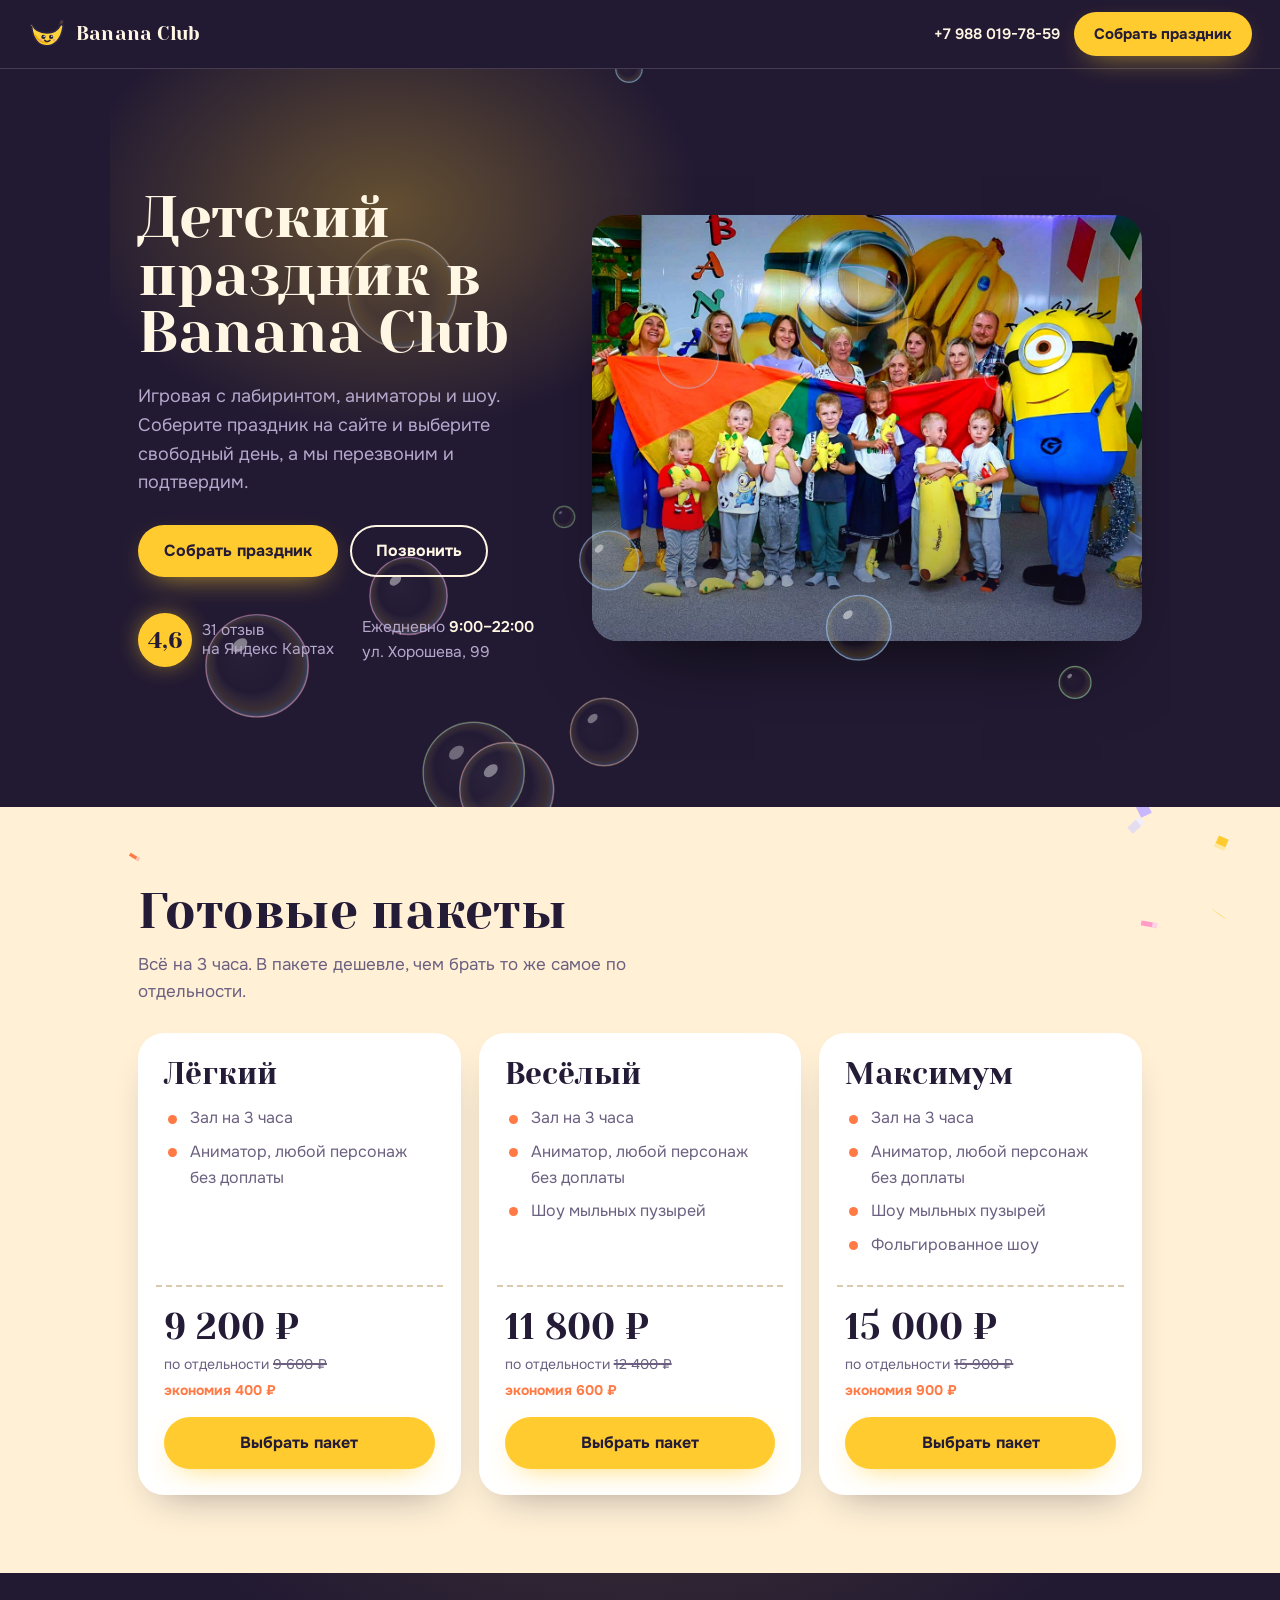
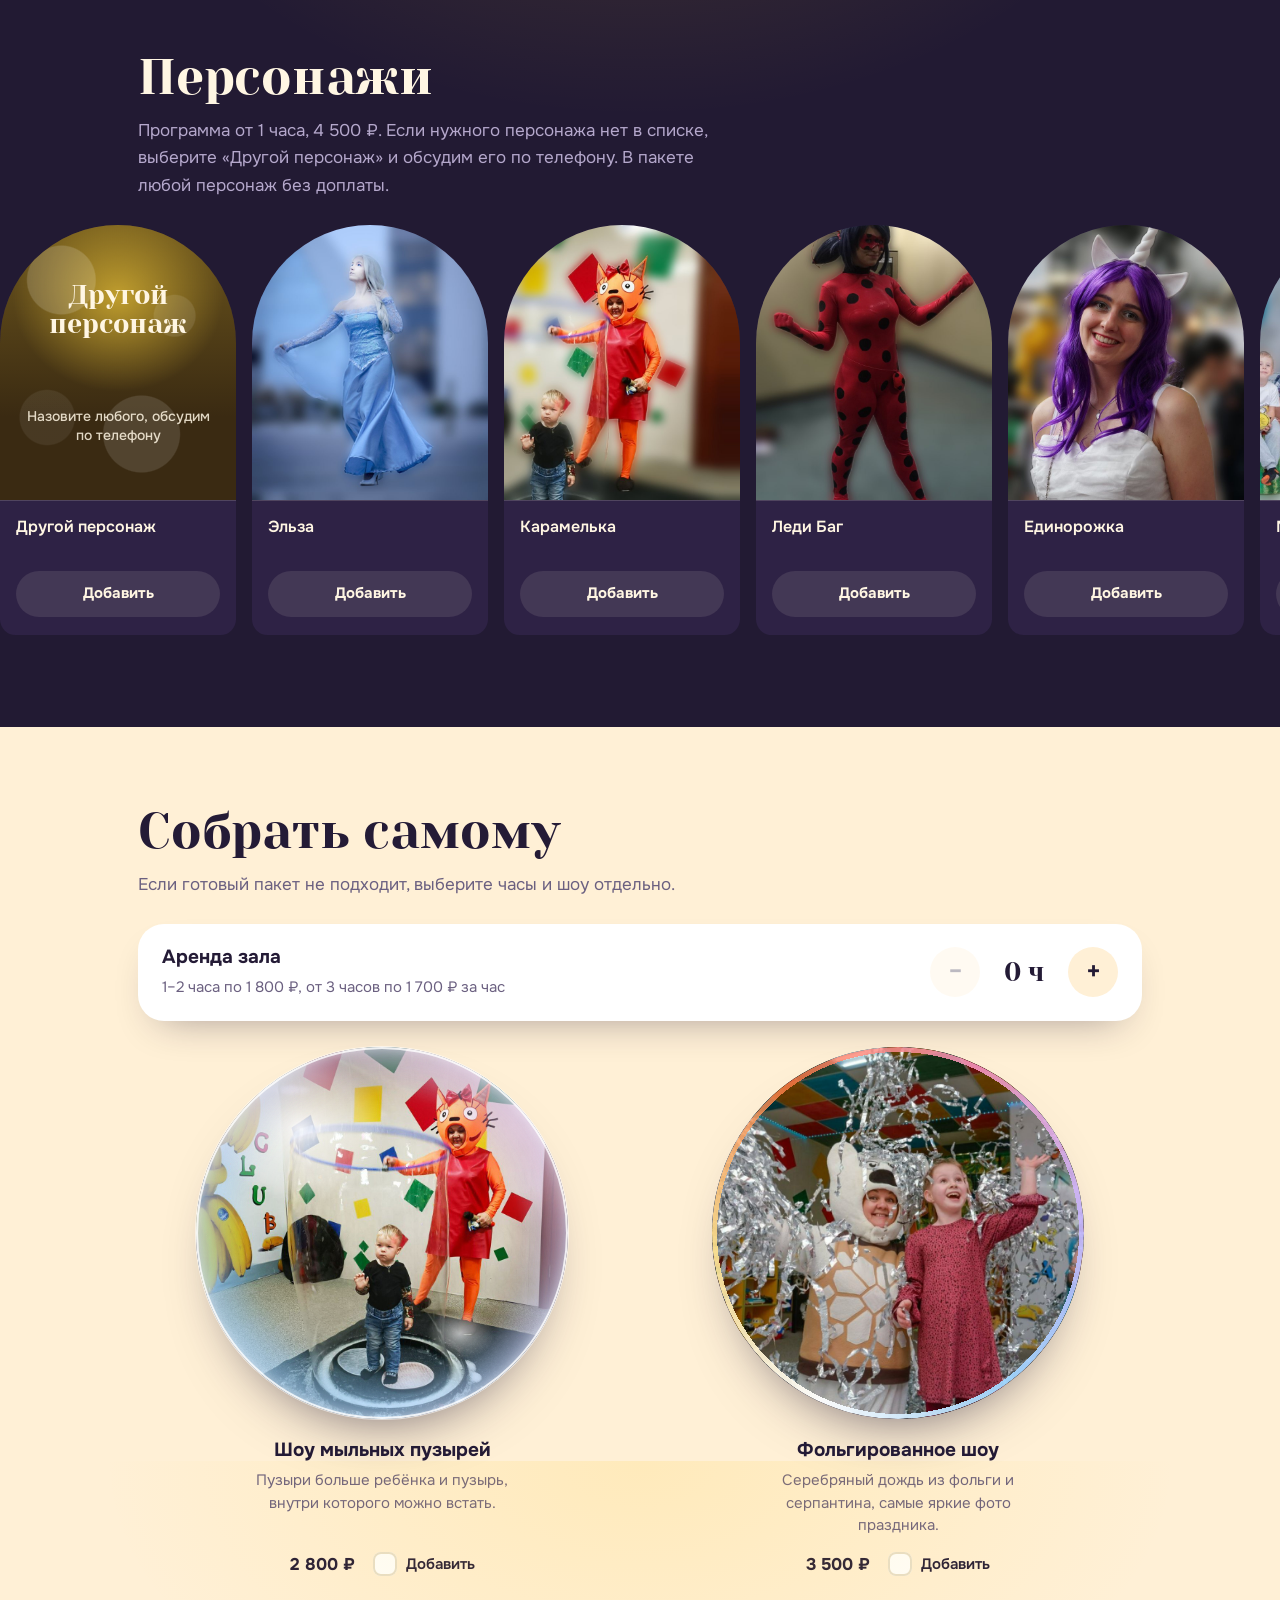
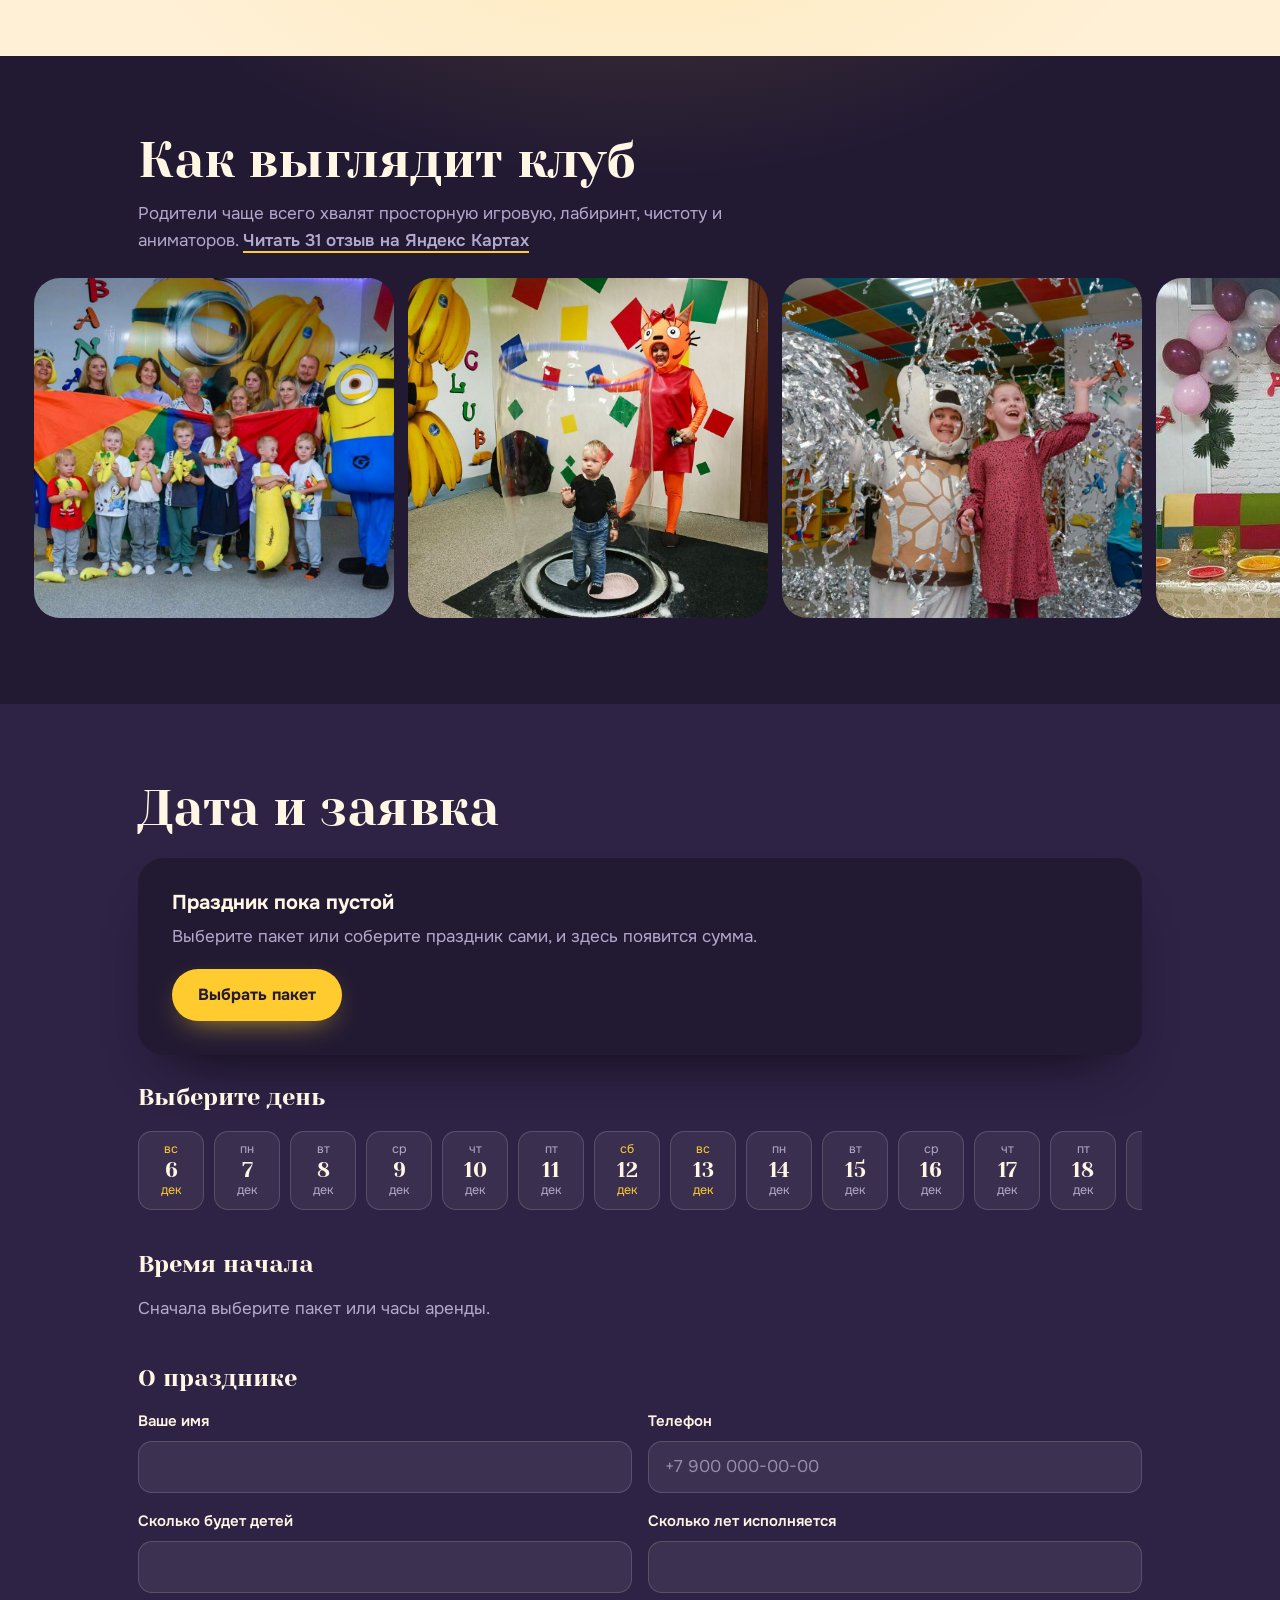
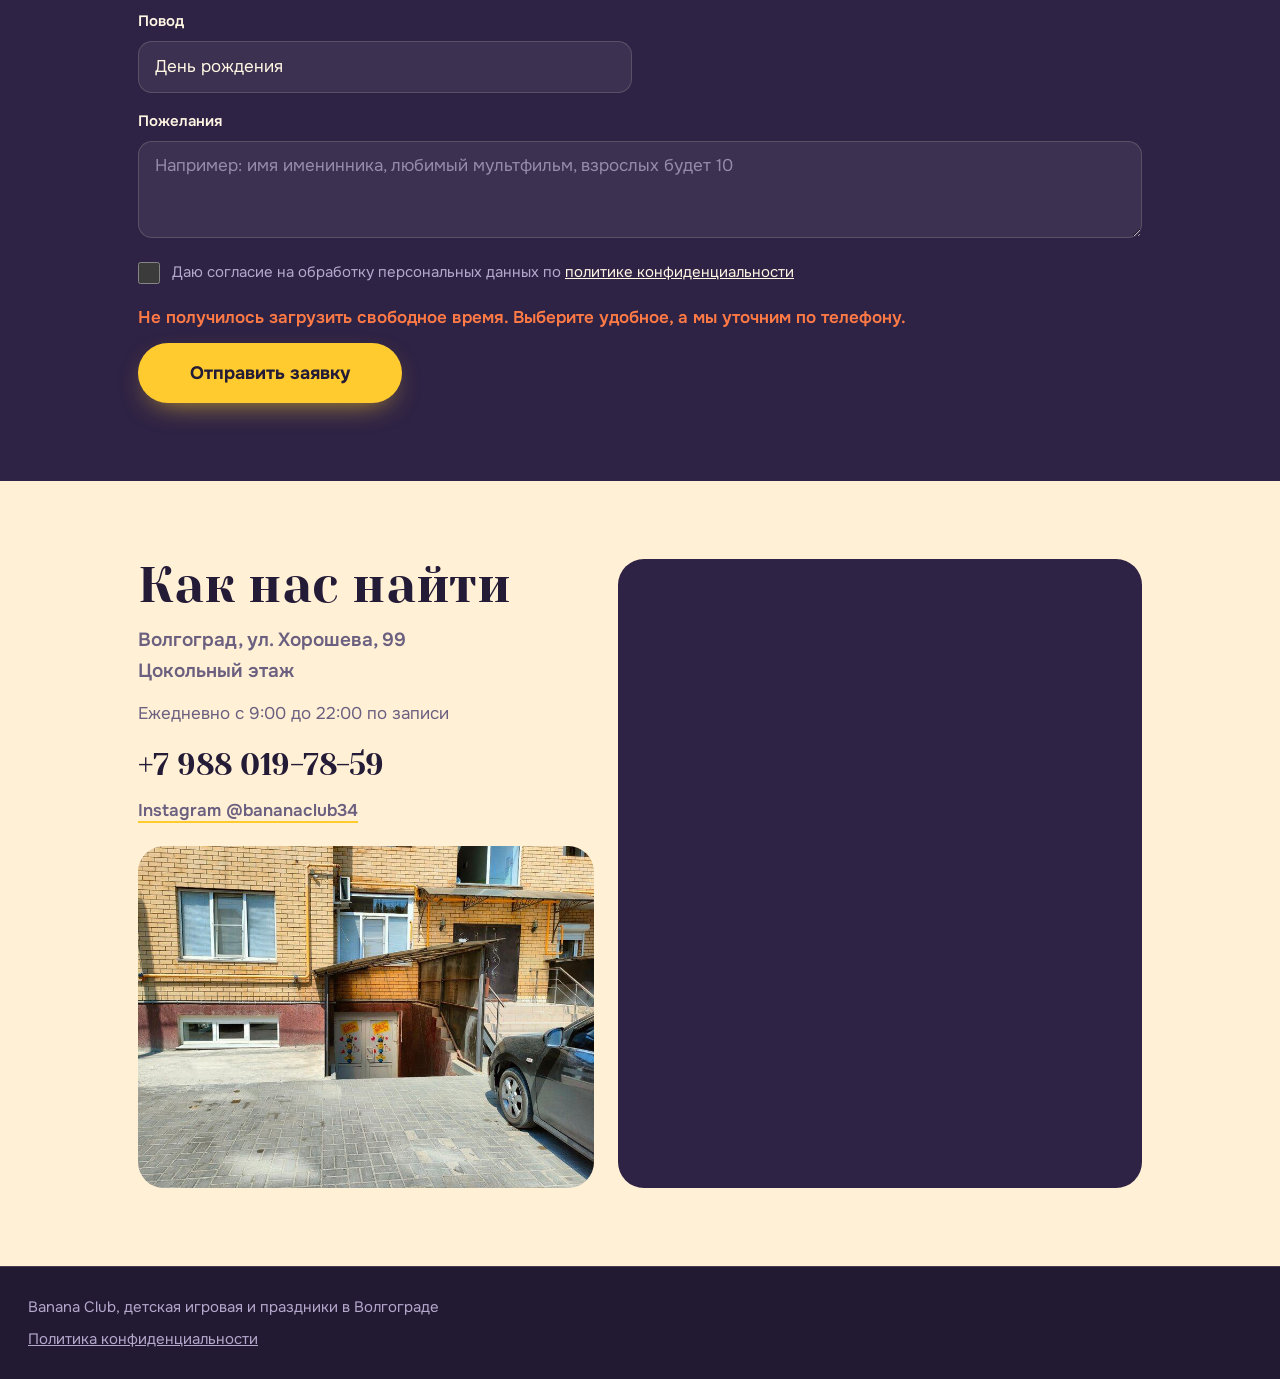
==== commit 3e760964: "Аниматор 4500 ₽, карточка «Другой персонаж», порядок персонажей Co-Authored-By: Claude Opus 5.5 <nor" ====
--- a/index.html
+++ b/index.html
@@ -73,7 +73,7 @@
   <section class="section chars glow" id="characters" aria-labelledby="chars-h">
     <div class="wrap">
       <h2 id="chars-h">Персонажи</h2>
-      <p class="section-lead" id="chars-lead">Программа от 1 часа, от 3 500 ₽. Цену за конкретного персонажа подтвердим по телефону.</p>
+      <p class="section-lead" id="chars-lead">Программа от 1 часа, 4 500 ₽. Если нужного персонажа нет в списке, выберите «Другой персонаж» и обсудим его по телефону.</p>
     </div>
     <div class="carousel" id="carousel" tabindex="0" aria-label="Персонажи, листайте вбок"></div>
   </section>
--- a/css/style.css
+++ b/css/style.css
@@ -330,6 +330,8 @@
     radial-gradient(circle at 60% 76%, rgba(255,255,255,.12) 0 15%, transparent 15.5%),
     radial-gradient(circle at 20% 70%, rgba(255,255,255,.07) 0 10%, transparent 10.5%);
 }
+.char-note { display: block; margin-top: 10px; font: 500 14px/1.35 var(--f-body, inherit); opacity: .85; }
+.char-other { background-color: #3a2a12; }
 .char-body {
   padding: 16px 16px 18px;
   display: grid; gap: 12px;
@@ -375,6 +377,7 @@
   position: relative;
   display: flex; flex-direction: column;
   cursor: pointer;
+  -webkit-tap-highlight-color: transparent;
   width: min(100%, 372px);
   transition: transform .25s cubic-bezier(.2,.8,.3,1);
 }
@@ -445,16 +448,6 @@
   -webkit-mask: radial-gradient(closest-side circle, transparent calc(100% - 5px), #000 calc(100% - 5px));
   mask: radial-gradient(closest-side circle, transparent calc(100% - 5px), #000 calc(100% - 5px));
 }
-
-/* при выборе по кругу проходит металлический блик */
-.show--foil .show-pic::after {
-  content: "";
-  position: absolute; inset: 0;
-  background: linear-gradient(115deg, transparent 36%, rgba(255,255,255,.8) 46%, rgba(255,203,46,.5) 52%, transparent 62%);
-  opacity: 0;
-  transition: opacity .45s;
-}
-.show--foil.is-on .show-pic::after { opacity: 1; }
 
 /* оболочка мыльного пузыря: перелив, блик и кромка */
 .soap-shell {
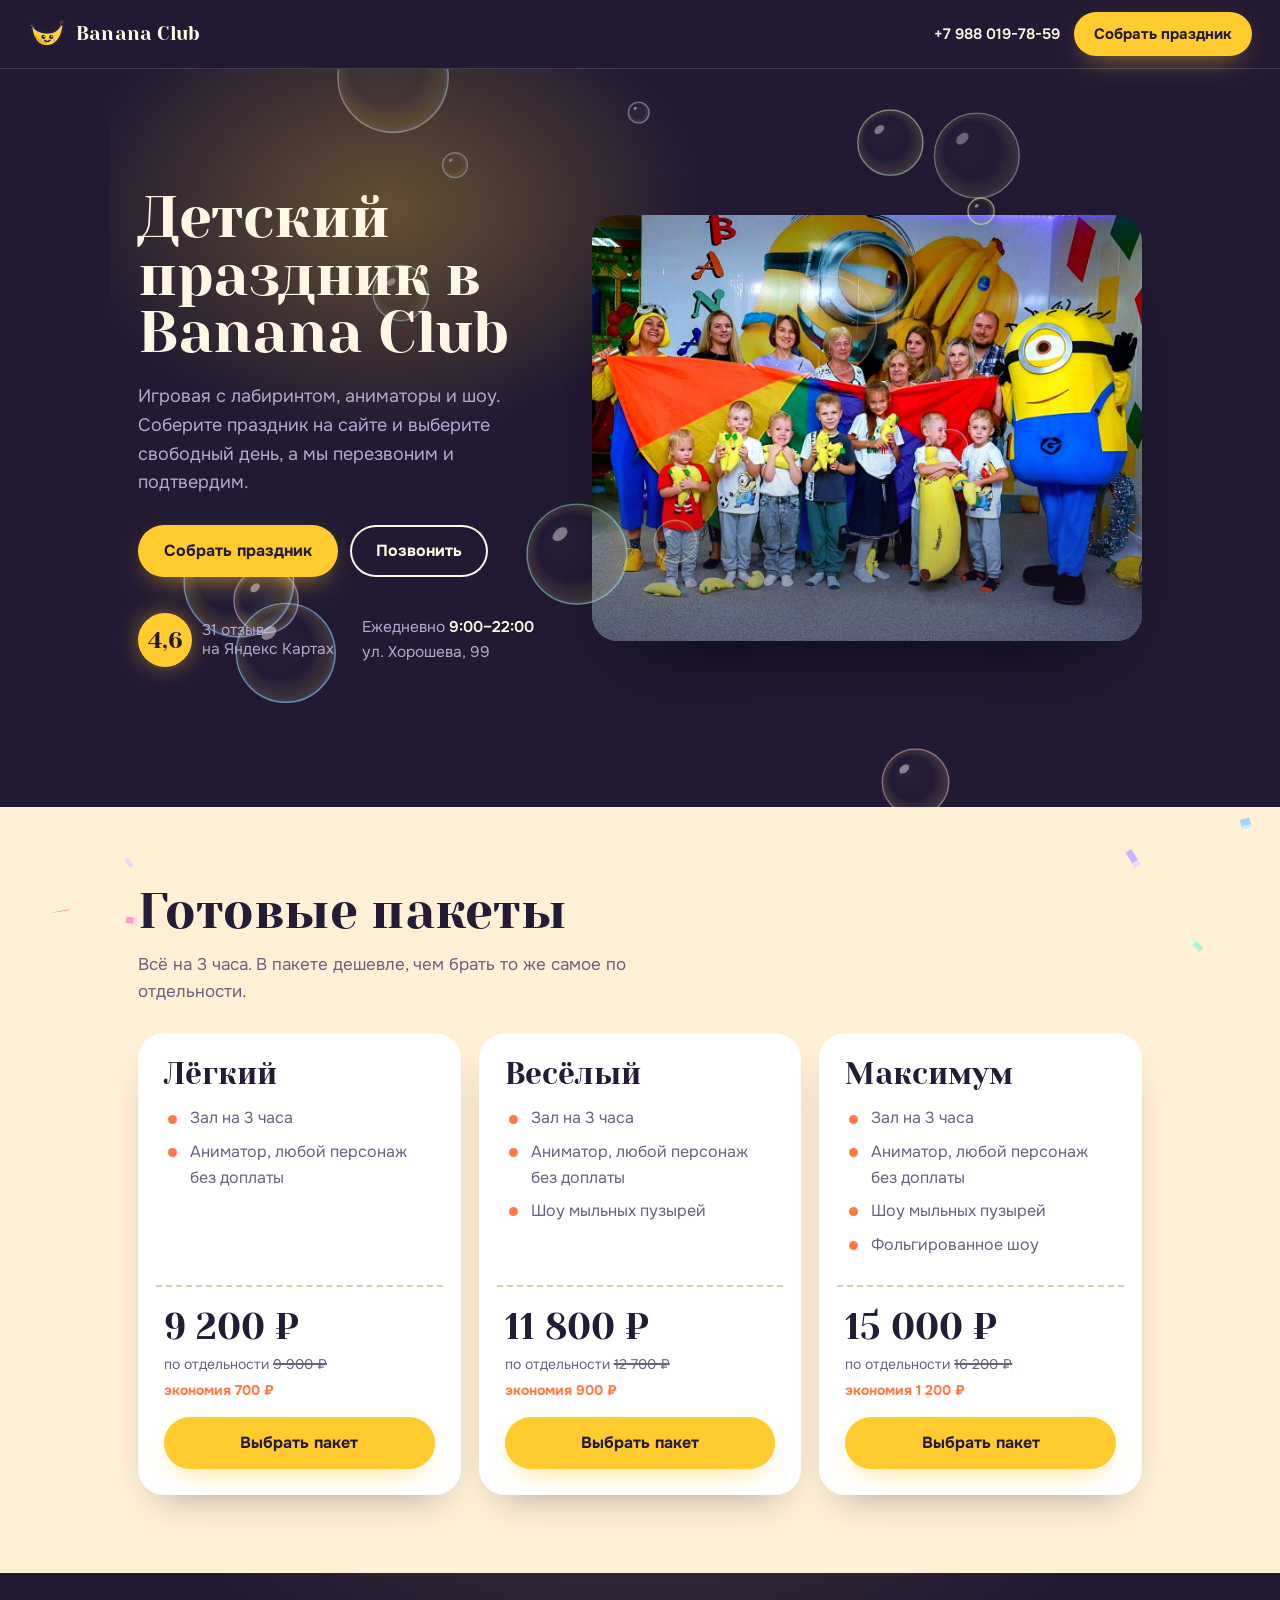
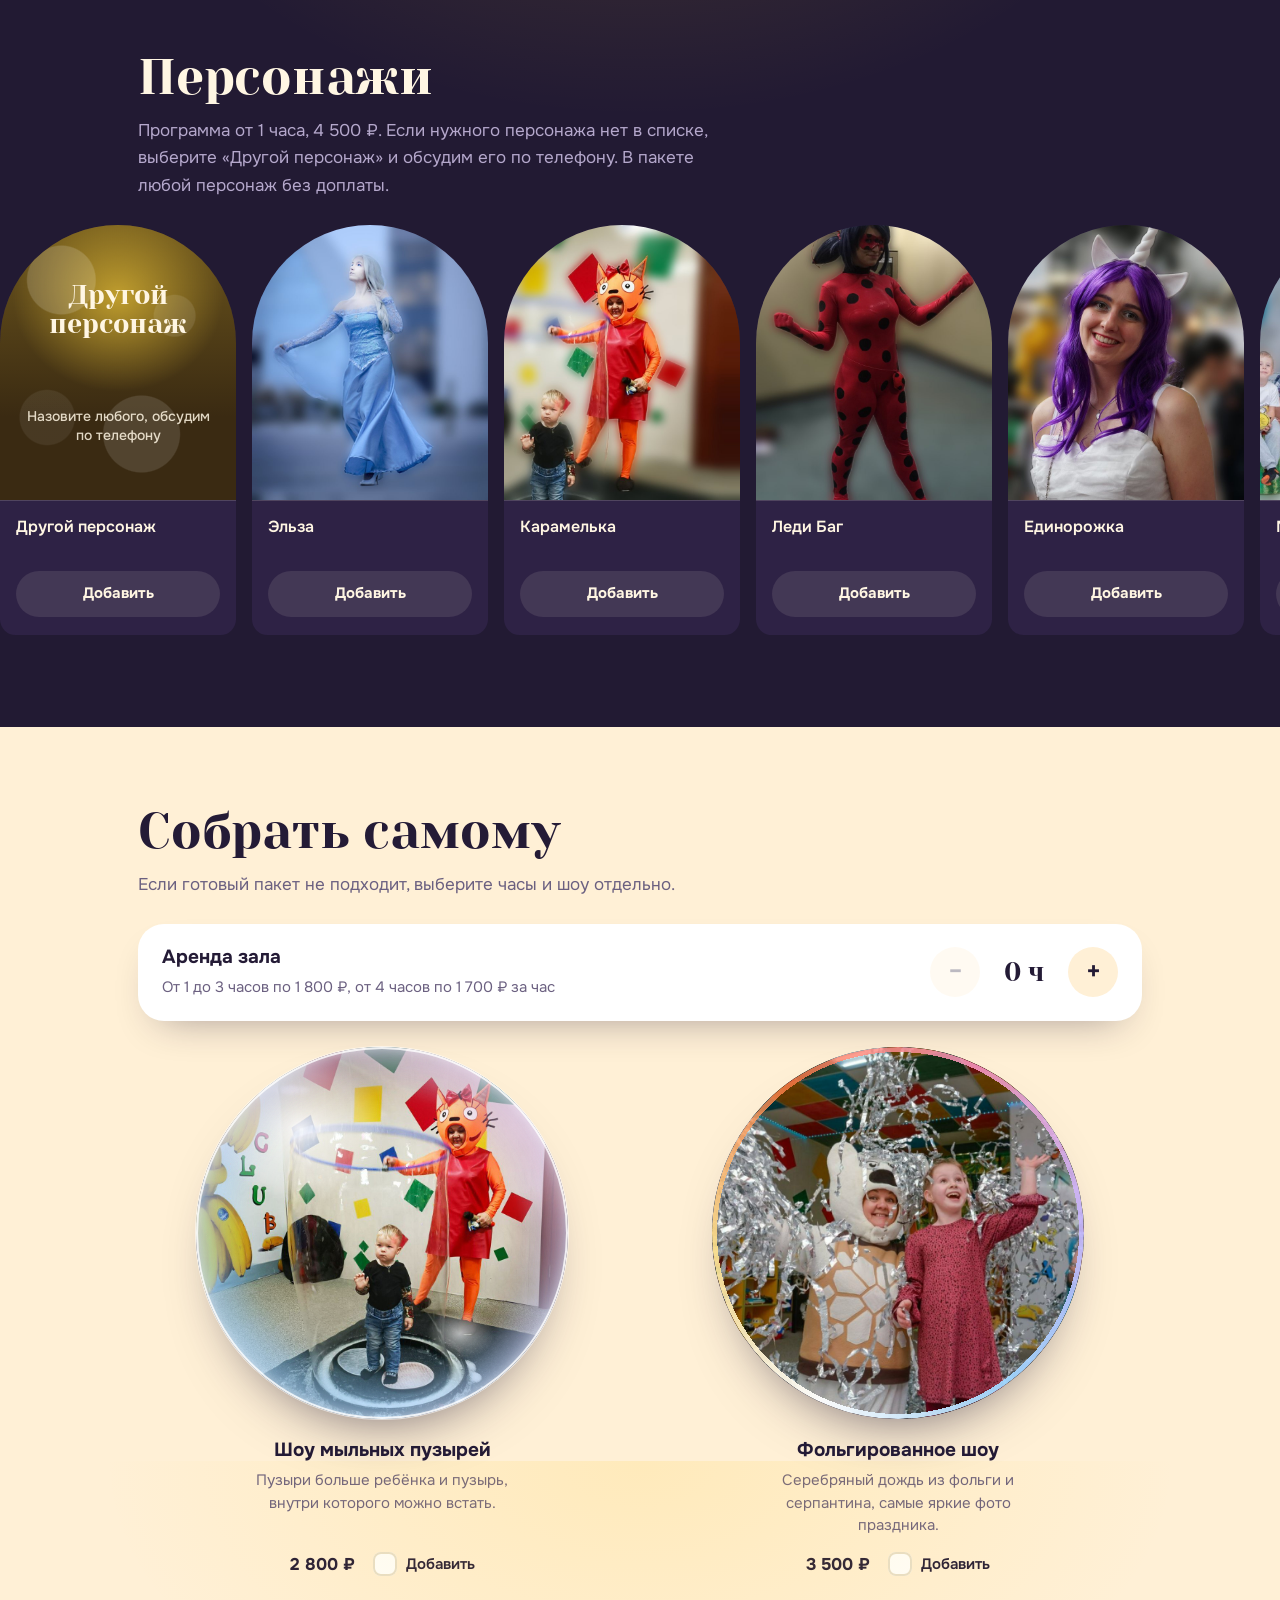
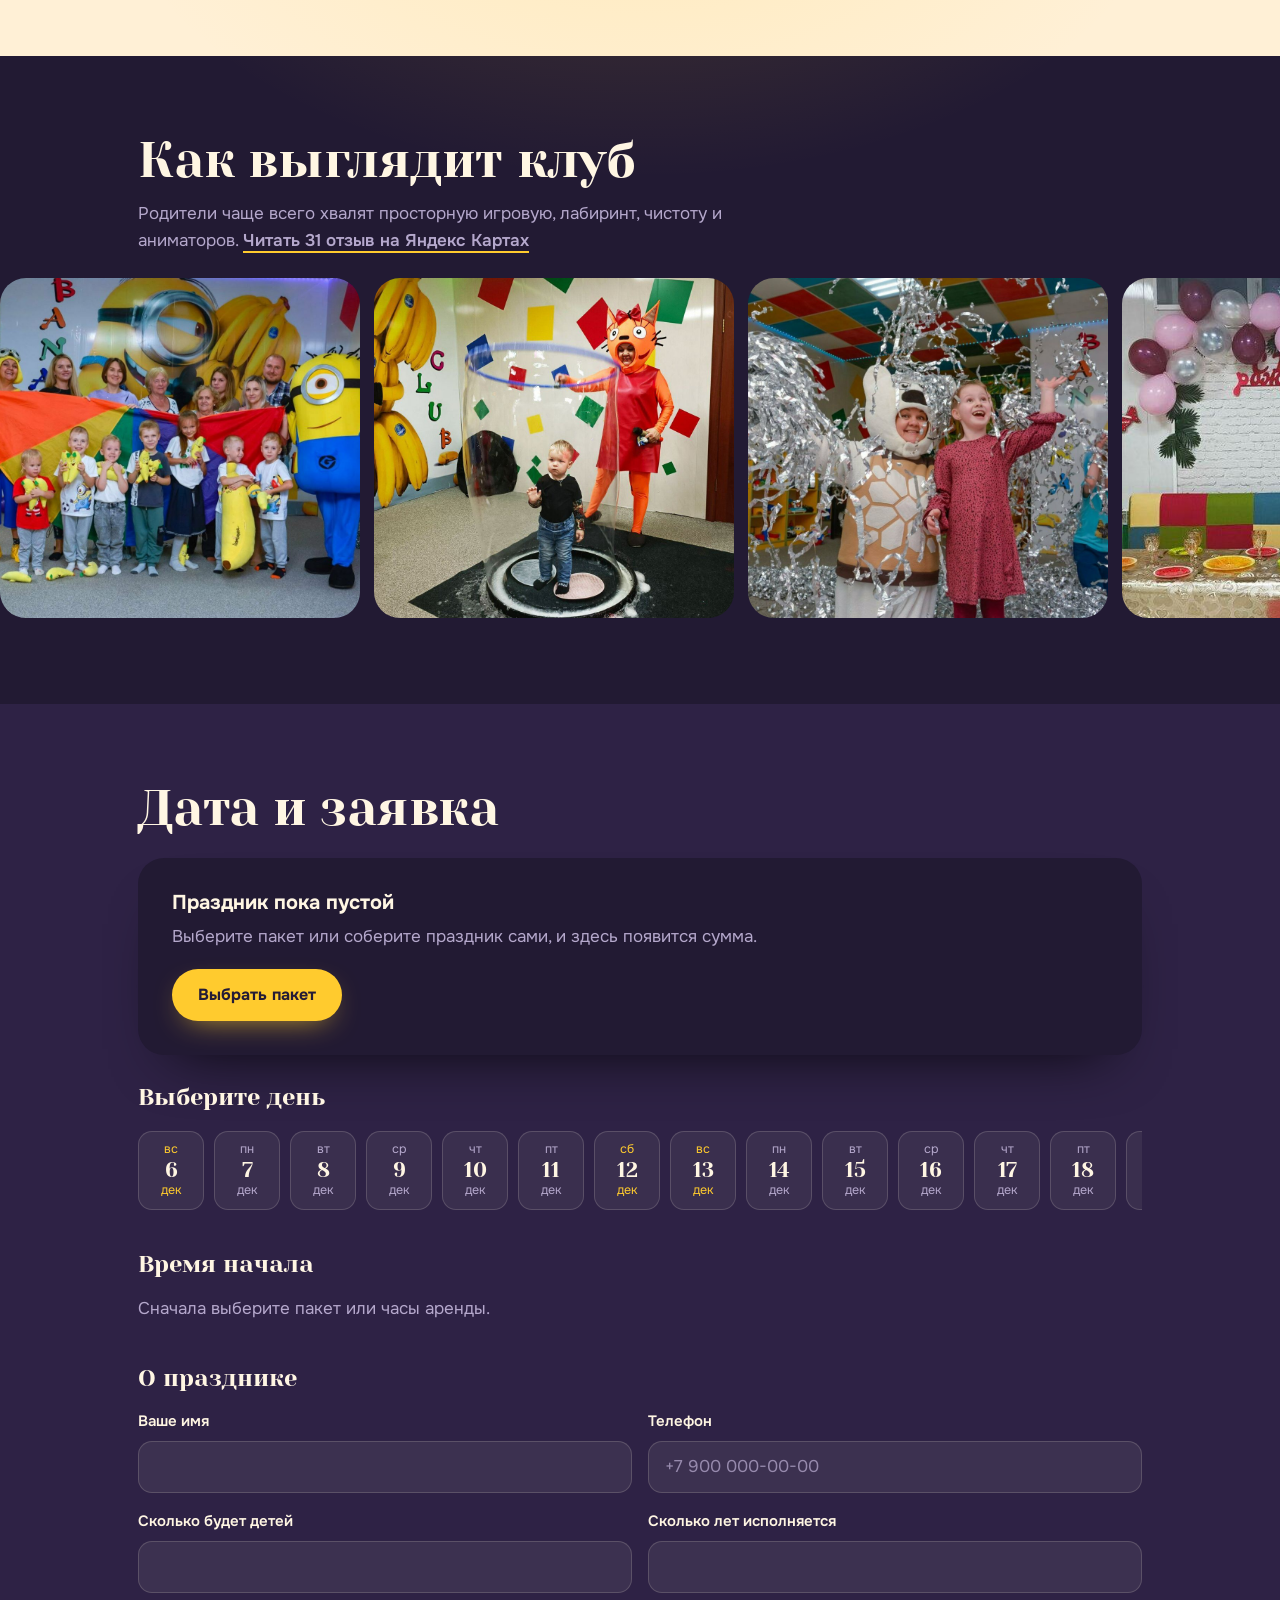
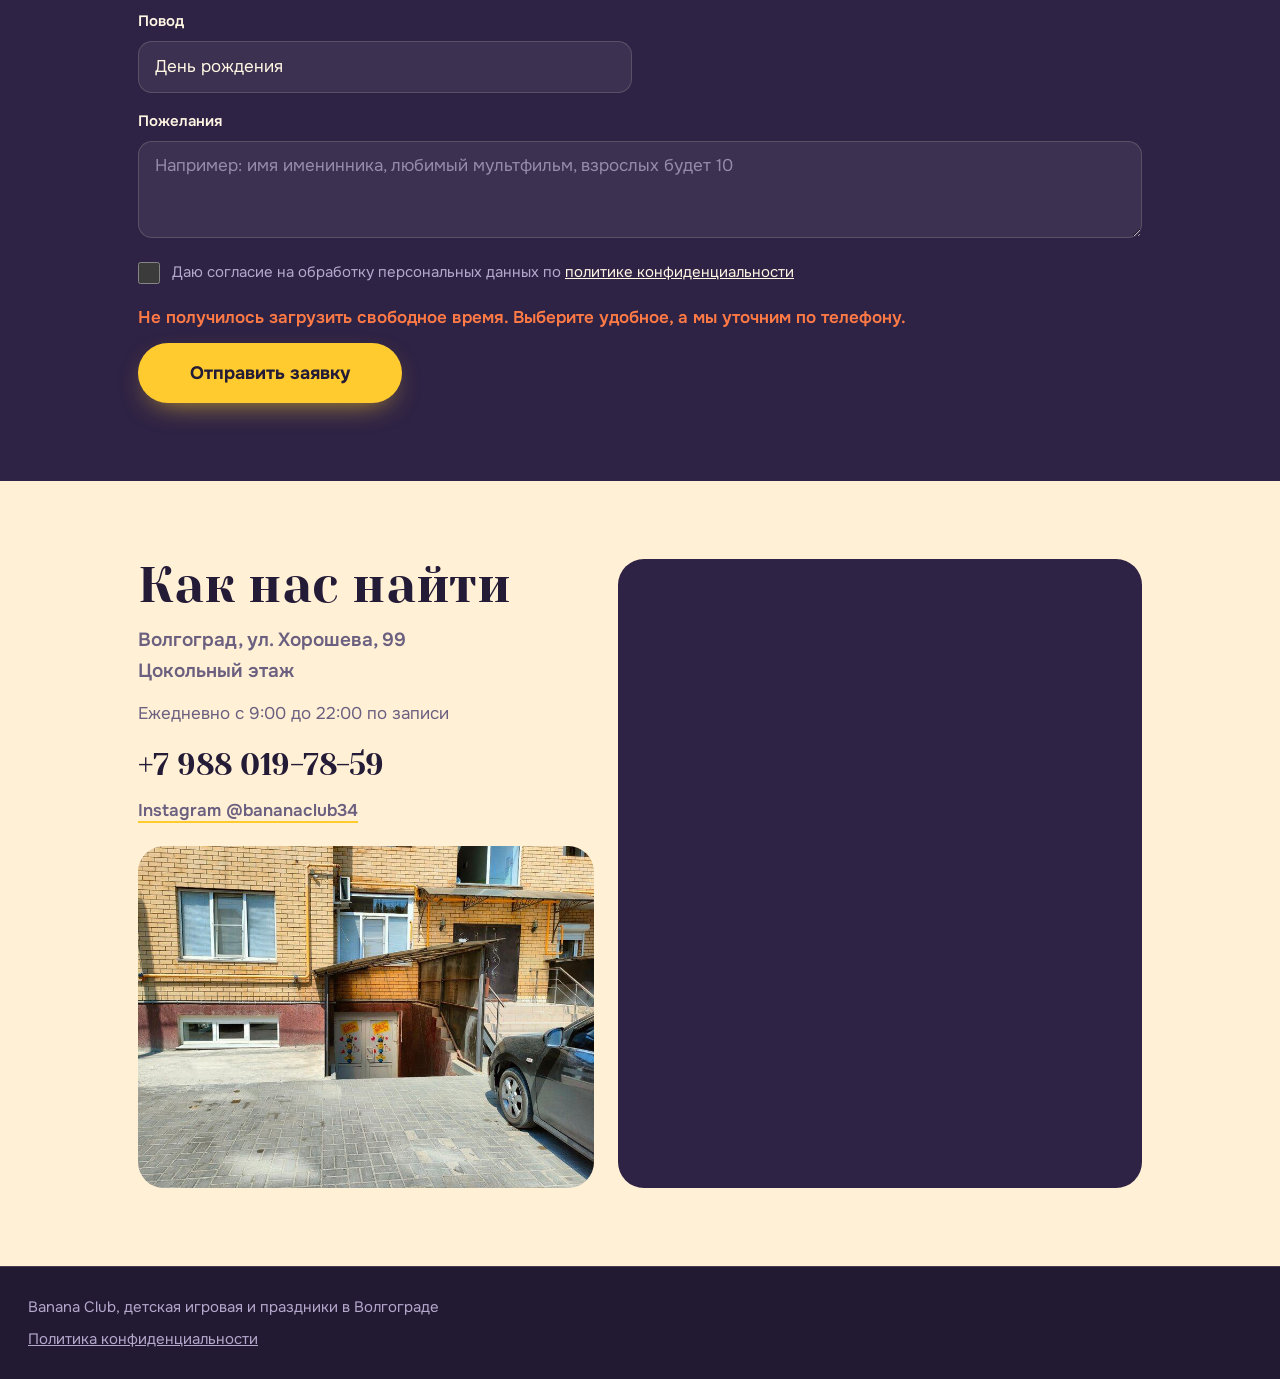
==== commit 1b92739e: "Аренда: 1–3 часа по 1800 ₽, от 4 часов по 1700 ₽ Co-Authored-By: Claude Opus 5.5 <noreply@anthropic." ====
--- a/index.html
+++ b/index.html
@@ -86,7 +86,7 @@
       <div class="hours">
         <div>
           <h3 id="hours-title">Аренда зала</h3>
-          <p class="hours-hint" id="hours-hint">1–2 часа по 1 800 ₽, от 3 часов по 1 700 ₽ за час</p>
+          <p class="hours-hint" id="hours-hint">От 1 до 3 часов по 1 800 ₽, от 4 часов по 1 700 ₽ за час</p>
         </div>
         <div class="stepper" role="group" aria-labelledby="hours-title">
           <button type="button" id="hours-minus" aria-label="Меньше на час">−</button>
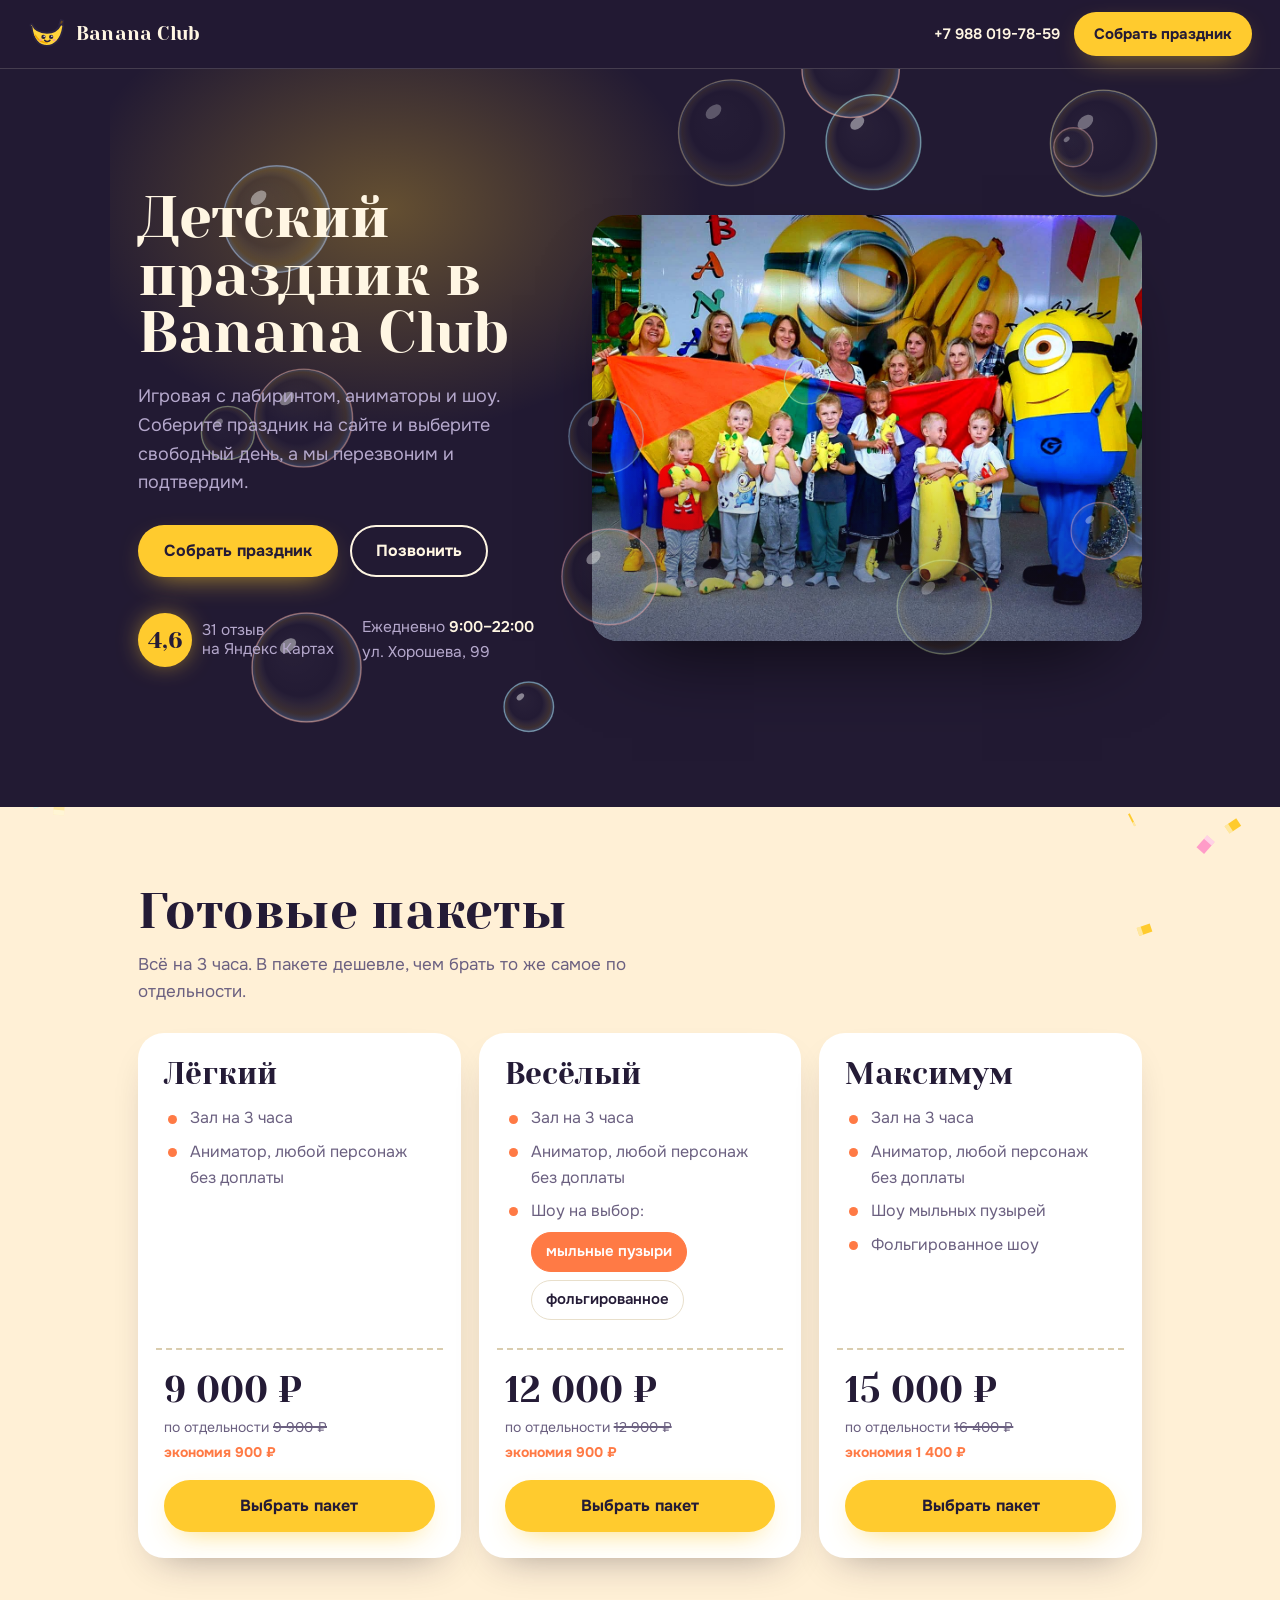
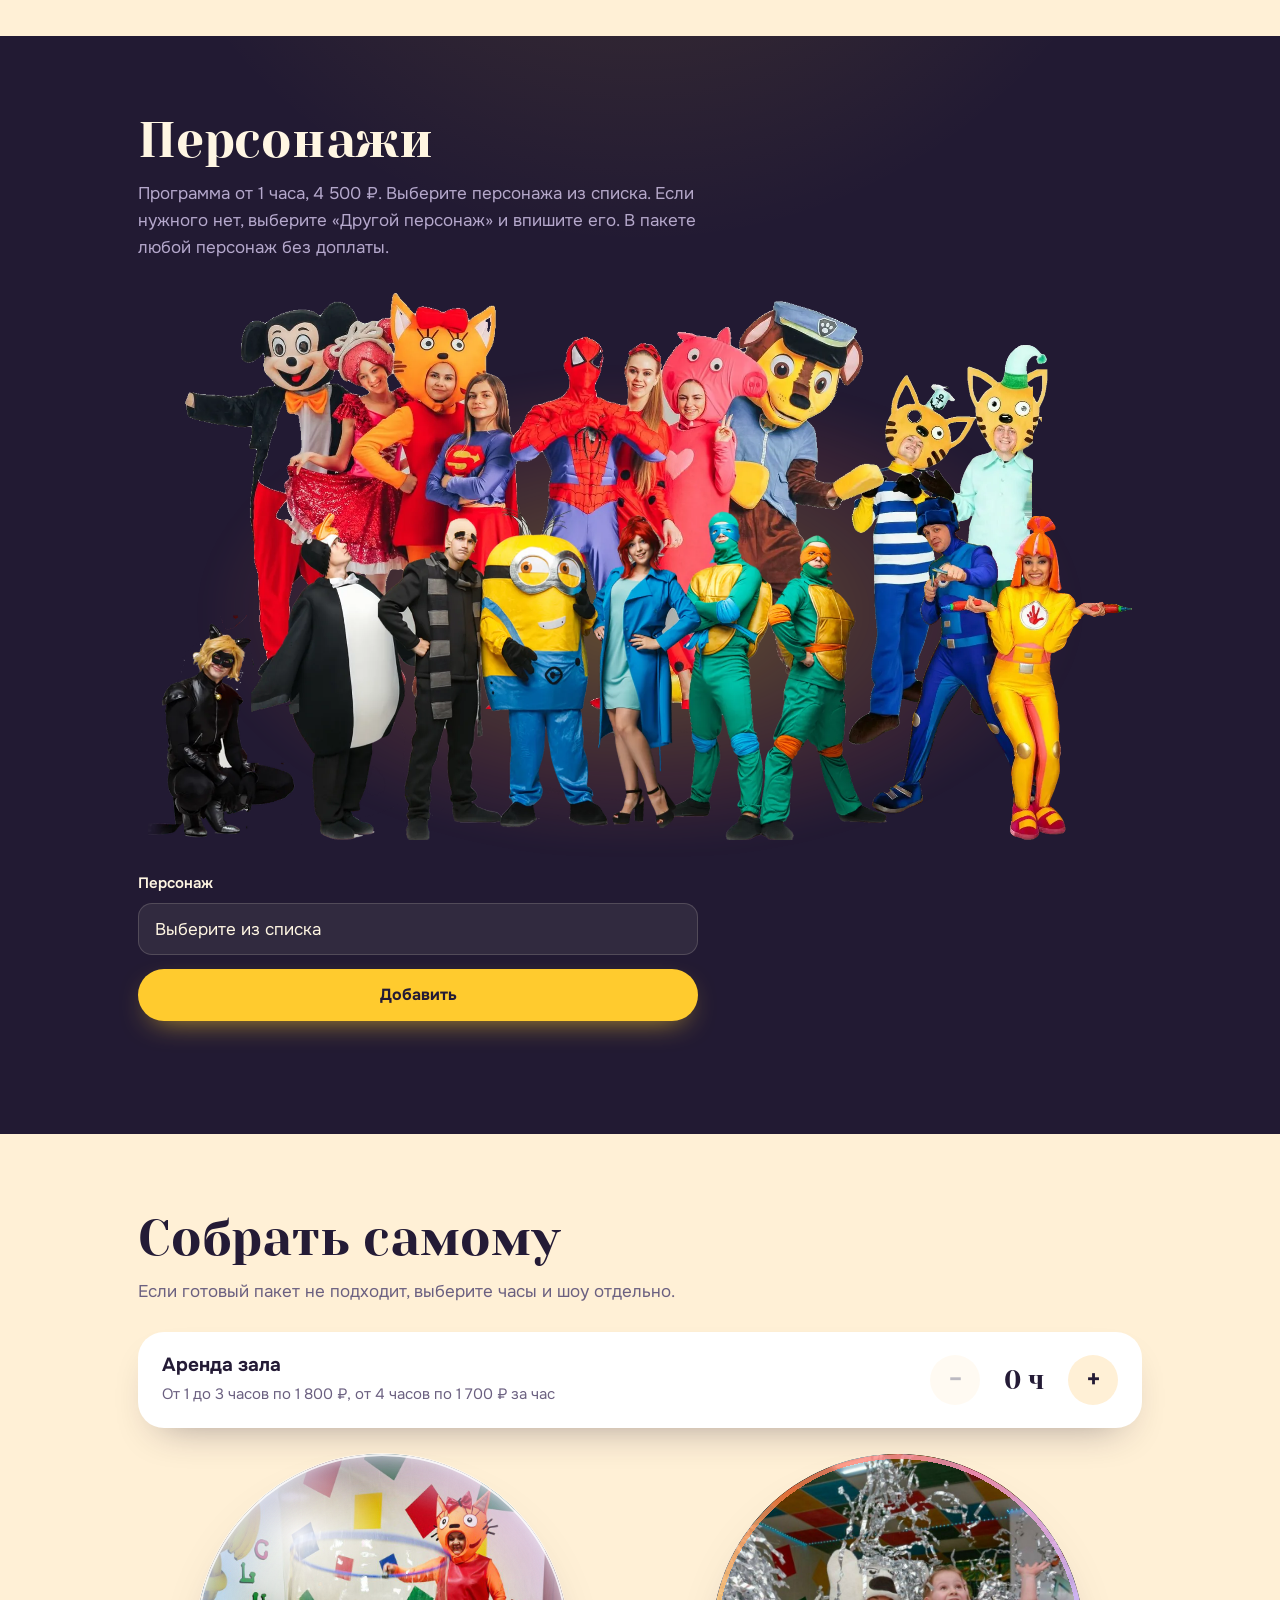
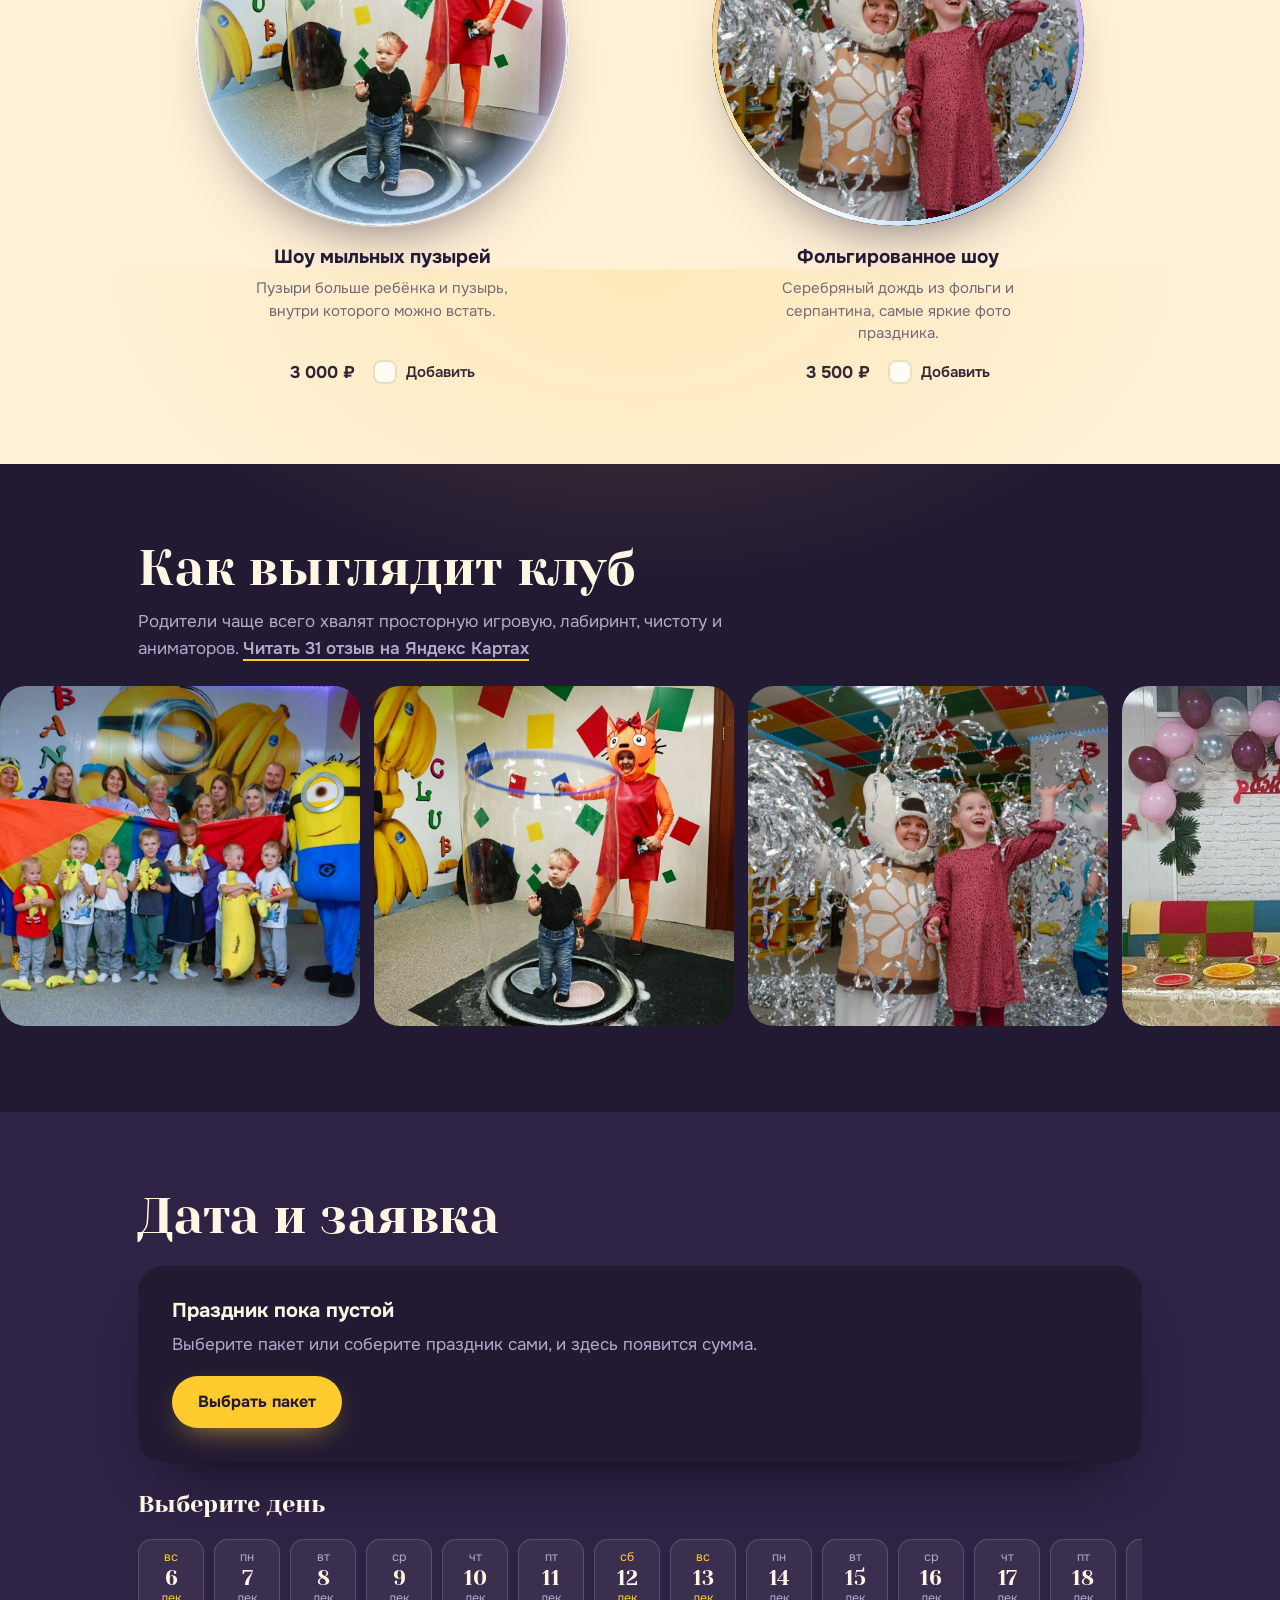
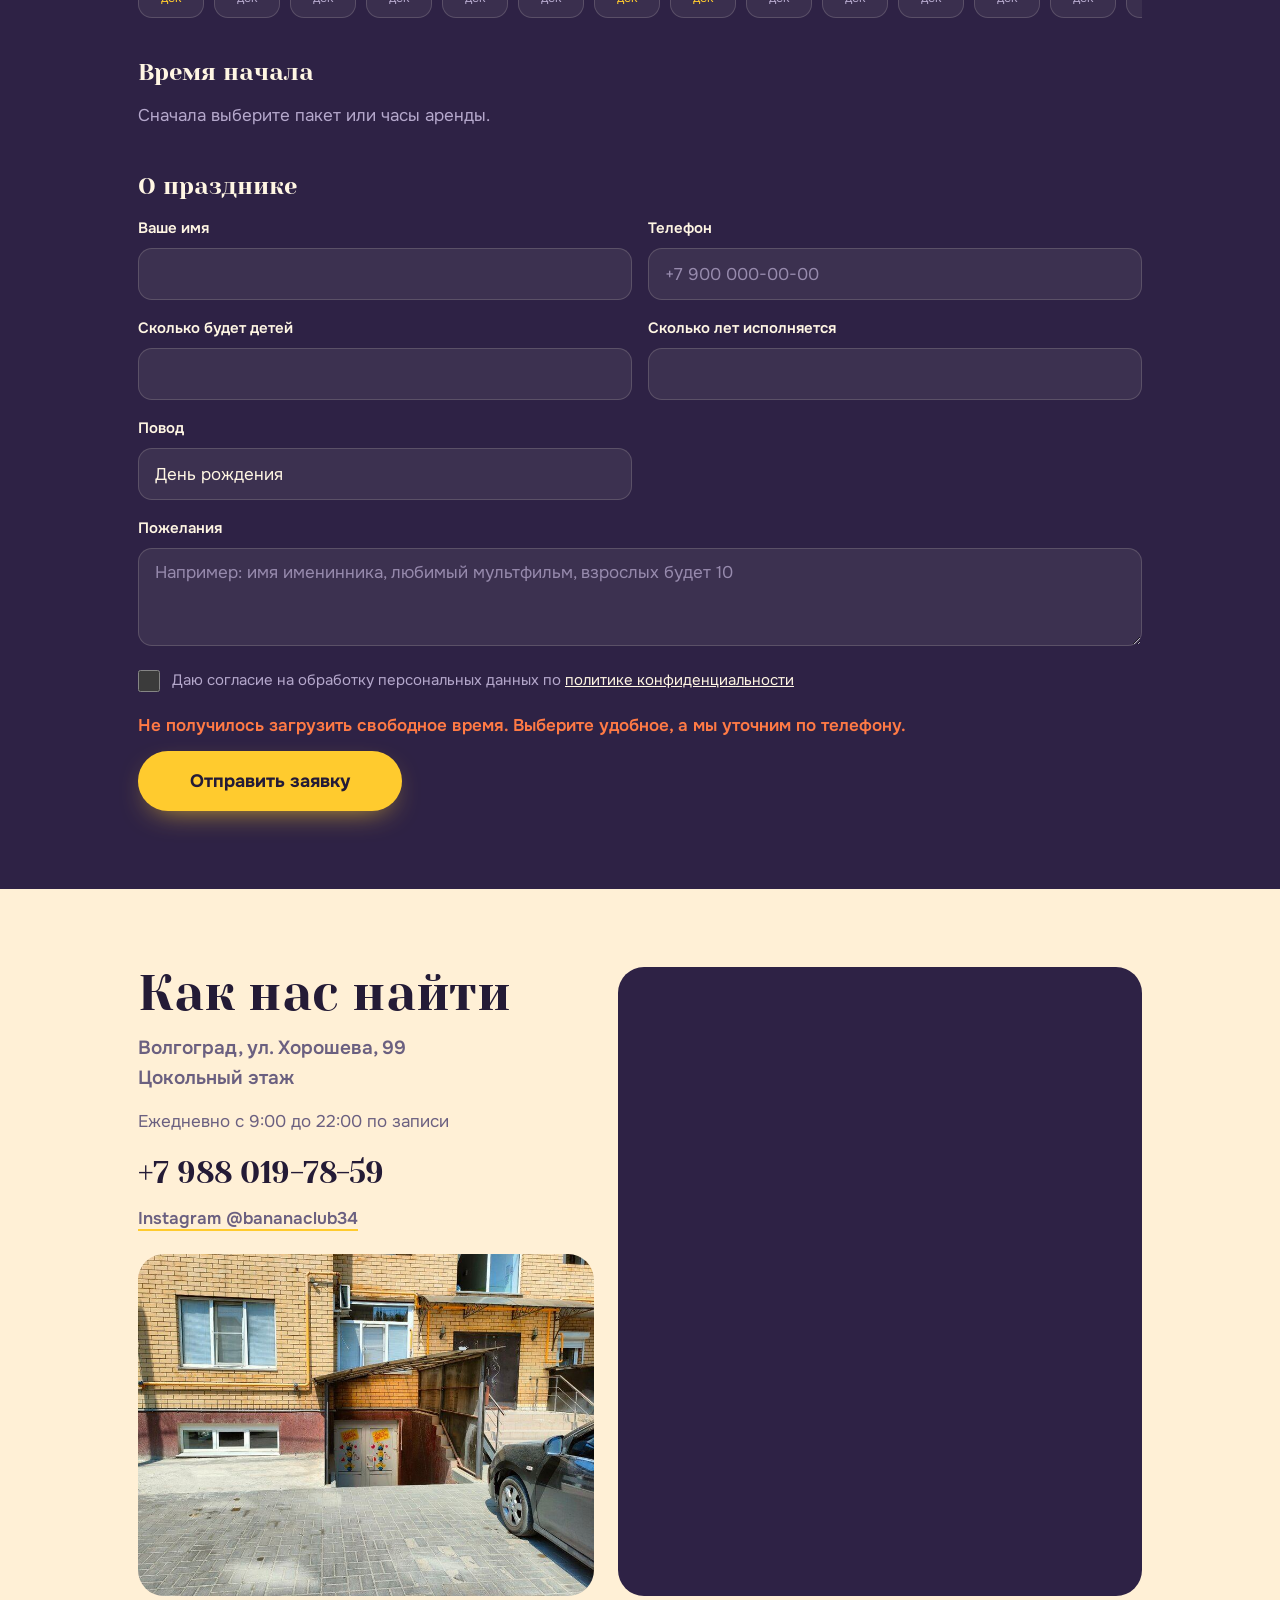
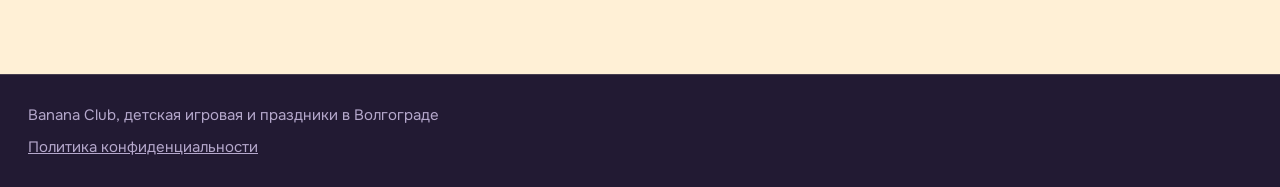
==== commit 7de51ddb: "Пакеты 9000/12000 с шоу на выбор, пузыри 3000, общее фото аниматоров и список персонажей Co-Authored" ====
--- a/index.html
+++ b/index.html
@@ -73,9 +73,28 @@
   <section class="section chars glow" id="characters" aria-labelledby="chars-h">
     <div class="wrap">
       <h2 id="chars-h">Персонажи</h2>
-      <p class="section-lead" id="chars-lead">Программа от 1 часа, 4 500 ₽. Если нужного персонажа нет в списке, выберите «Другой персонаж» и обсудим его по телефону.</p>
-    </div>
-    <div class="carousel" id="carousel" tabindex="0" aria-label="Персонажи, листайте вбок"></div>
+      <p class="section-lead" id="chars-lead">Программа от 1 часа, 4 500 ₽. Выберите персонажа из списка. Если нужного нет, выберите «Другой персонаж» и впишите его.</p>
+    </div>
+    <figure class="team">
+      <img src="img/animators.webp" srcset="img/animators-1000.webp 1000w, img/animators.webp 1996w" sizes="(min-width: 1100px) 1060px, 100vw"
+        alt="Аниматоры Banana Club в костюмах: Микки Маус, Карамелька, Супергёрл, Человек-паук, Леди Баг, Свинка Пеппа, Гонщик, Коржик, Компот, Супер-Кот, Пингвин, Грю, Миньон, Люси, Черепашки-ниндзя, Нолик и Симка"
+        loading="lazy" width="1996" height="1118">
+    </figure>
+    <div class="wrap">
+      <div class="pick">
+        <div class="fields pick-fields">
+          <label>Персонаж
+            <select id="char-select"></select>
+          </label>
+          <label hidden>Какого персонажа позвать
+            <input id="char-other" maxlength="40" placeholder="Например, Человек-муравей" autocomplete="off">
+          </label>
+        </div>
+        <button class="btn btn-banana" type="button" id="char-add">Добавить</button>
+        <p class="pick-msg" id="char-msg" aria-live="polite"></p>
+        <ul class="picked" id="char-picked" hidden></ul>
+      </div>
+    </div>
   </section>
 
   <section class="section light builder" id="builder" aria-labelledby="builder-h">
--- a/css/style.css
+++ b/css/style.css
@@ -283,66 +283,64 @@
 
 /* ——— персонажи ——— */
 .chars { overflow: hidden; }
-.carousel {
-  display: flex; gap: 16px;
-  overflow-x: auto;
-  scroll-snap-type: x mandatory;
-  padding: 26px var(--gutter) 14px;
-  scrollbar-width: thin;
-  scrollbar-color: rgba(255,246,227,.25) transparent;
-}
-.char {
-  flex: 0 0 min(64vw, 236px);
-  scroll-snap-align: start;
-  display: flex; flex-direction: column;
-  background: var(--sliva);
-  border-radius: 120px 120px var(--r-mid) var(--r-mid);
-  overflow: hidden;
-  transition: transform .25s cubic-bezier(.2,.8,.3,1), box-shadow .25s;
-}
-.char:hover { transform: translateY(-5px); }
-.char.is-on { box-shadow: inset 0 0 0 2px var(--banan), 0 20px 44px -22px rgba(255,203,46,.7); }
-.char-pic { aspect-ratio: 3 / 3.5; overflow: hidden; position: relative; }
-.char-pic img { width: 100%; height: 100%; object-fit: cover; }
-/* карточка персонажа без фото: фирменный узор из пузырей */
-.char-art {
-  width: 100%; height: 100%;
-  display: grid; place-items: center; text-align: center;
-  padding: 26px 18px;
-  font: 400 27px/1.08 var(--f-head);
+.team {
   position: relative;
-  isolation: isolate;
-}
-.char-art {
-  --c: var(--banan);
-  background-color: var(--sliva);
-  background-image:
-    radial-gradient(62% 48% at 50% 26%, color-mix(in srgb, var(--c) 62%, transparent), transparent 72%),
-    linear-gradient(180deg, color-mix(in srgb, var(--c) 26%, transparent), transparent 70%);
-  color: var(--t-light);
-}
-.char-art::before {
+  max-width: var(--max);
+  margin: 22px auto 0;
+  padding: 0 var(--gutter);
+}
+/* тёплое свечение за группой, чтобы тёмные костюмы не сливались с фоном */
+.team::before {
   content: "";
-  position: absolute; inset: 0; z-index: -1;
-  background:
-    radial-gradient(circle at 26% 20%, rgba(255,255,255,.16) 0 12%, transparent 12.5%),
-    radial-gradient(circle at 74% 33%, rgba(255,255,255,.1) 0 8%, transparent 8.5%),
-    radial-gradient(circle at 60% 76%, rgba(255,255,255,.12) 0 15%, transparent 15.5%),
-    radial-gradient(circle at 20% 70%, rgba(255,255,255,.07) 0 10%, transparent 10.5%);
-}
-.char-note { display: block; margin-top: 10px; font: 500 14px/1.35 var(--f-body, inherit); opacity: .85; }
-.char-other { background-color: #3a2a12; }
-.char-body {
-  padding: 16px 16px 18px;
-  display: grid; gap: 12px;
-  border-top: 1px solid var(--linia-d);
-}
-.char-name { font-weight: 600; font-size: 16px; line-height: 1.3; min-height: 2.6em; }
-.char .btn { min-height: 46px; width: 100%; font-size: 15px; }
-.char .btn { background: rgba(255,246,227,.1); color: var(--t-light); }
-.char .btn:hover { background: rgba(255,246,227,.18); }
-.char.is-on .btn { background: var(--banan); color: var(--t-dark); box-shadow: none; }
-.carousel-end { flex: 0 0 1px; }
+  position: absolute; inset: 8% 4% 0; z-index: 0;
+  background: radial-gradient(60% 62% at 50% 55%, rgba(255,203,46,.30), rgba(255,122,69,.10) 55%, transparent 75%);
+  filter: blur(10px);
+}
+.team img { position: relative; z-index: 1; display: block; width: 100%; height: auto; }
+
+.pick { margin-top: 26px; display: grid; gap: 14px; max-width: 560px; }
+.pick-fields { gap: 14px; grid-template-columns: 1fr !important; }
+.pick select {
+  background-image: url("data:image/svg+xml,%3Csvg xmlns='http://www.w3.org/2000/svg' width='14' height='9' viewBox='0 0 14 9'%3E%3Cpath d='M1 1l6 6 6-6' fill='none' stroke='%23FFCB2E' stroke-width='2.2' stroke-linecap='round' stroke-linejoin='round'/%3E%3C/svg%3E");
+  background-repeat: no-repeat;
+  background-position: right 18px center;
+  padding-right: 46px;
+  cursor: pointer;
+}
+.pick select option { color: var(--t-dark); background: var(--sneg); }
+.pick-msg { min-height: 1.4em; margin: 0; font-size: 15px; color: var(--t-light-2); }
+.picked[hidden] { display: none; }
+.picked { list-style: none; padding: 0; margin: 0; display: flex; flex-wrap: wrap; gap: 10px; }
+.picked-item {
+  display: inline-flex; align-items: baseline; gap: 10px;
+  padding: 10px 16px;
+  border-radius: 999px;
+  background: rgba(255,203,46,.14);
+  box-shadow: inset 0 0 0 1px rgba(255,203,46,.5);
+  font-weight: 600; font-size: 16px;
+}
+.picked-item .x {
+  border: 0; background: none; padding: 0;
+  color: var(--t-light-2); font-size: 14px;
+  text-decoration: underline; text-underline-offset: 3px;
+  transition: color .18s;
+}
+.picked-item .x:hover { color: var(--karamel); }
+
+/* выбор шоу внутри пакета */
+.ticket-choice .choice { display: flex; flex-wrap: wrap; gap: 8px; margin-top: 8px; }
+.choice-opt {
+  min-height: 40px; padding: 0 14px;
+  border: 1px solid var(--linia); border-radius: 999px;
+  background: transparent; color: var(--t-dark);
+  font: 600 15px/1 var(--f-body);
+  cursor: pointer;
+  transition: background-color .18s, border-color .18s, color .18s;
+}
+.choice-opt:hover { border-color: var(--karamel); }
+.choice-opt.is-on { background: var(--karamel); border-color: var(--karamel); color: var(--sneg); }
+.ticket.is-on .choice-opt { color: var(--t-light); border-color: var(--linia-d); }
+.ticket.is-on .choice-opt.is-on { background: var(--banan); border-color: var(--banan); color: var(--t-dark); }
 
 /* ——— собрать самому ——— */
 .builder .hours {
@@ -699,9 +697,6 @@
     padding-left: max(var(--gutter), calc((100vw - var(--max)) / 2 + var(--gutter)));
   }
   .photos img { height: 340px; }
-  .carousel {
-    padding-left: max(var(--gutter), calc((100vw - var(--max)) / 2 + var(--gutter)));
-  }
   .contacts-in { grid-template-columns: 1fr 1.15fr; align-items: stretch; }
   .cart-box { padding: 32px 34px 34px; }
   .cartbar { justify-content: center; gap: 48px; }
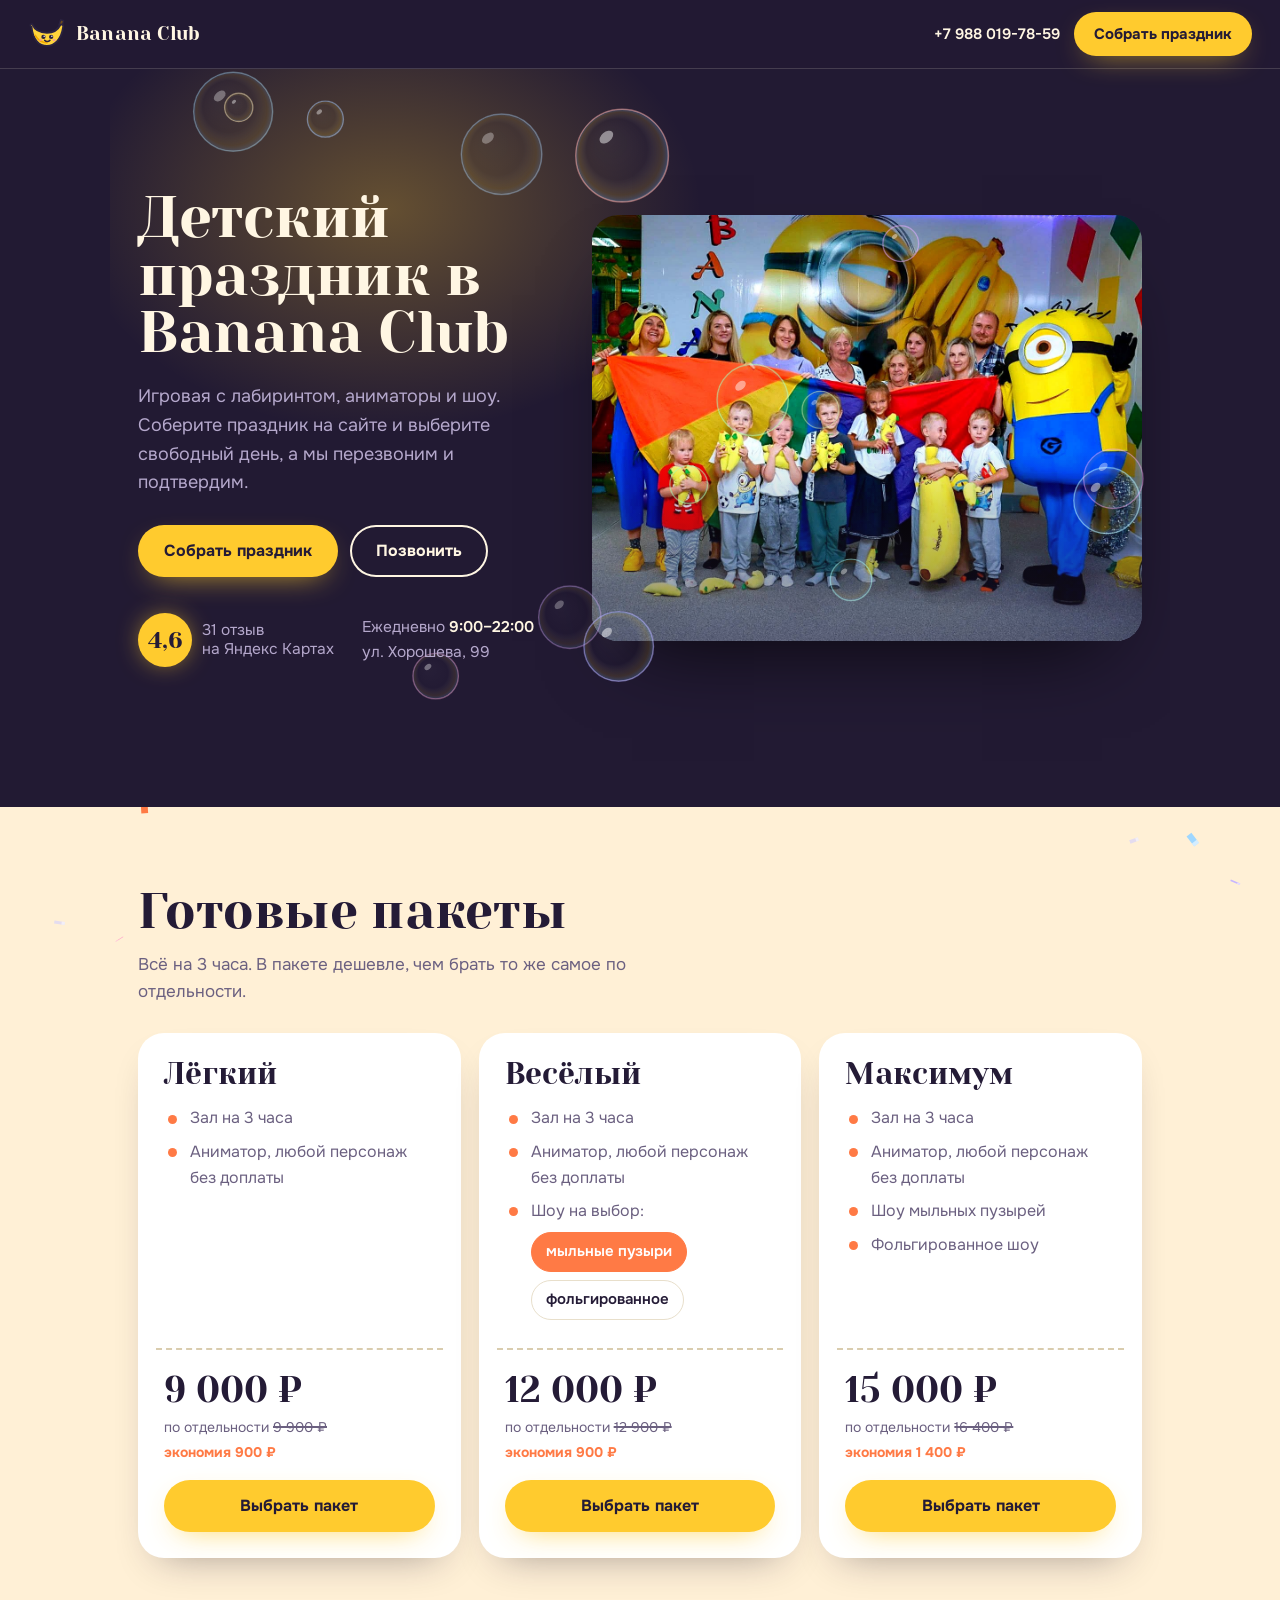
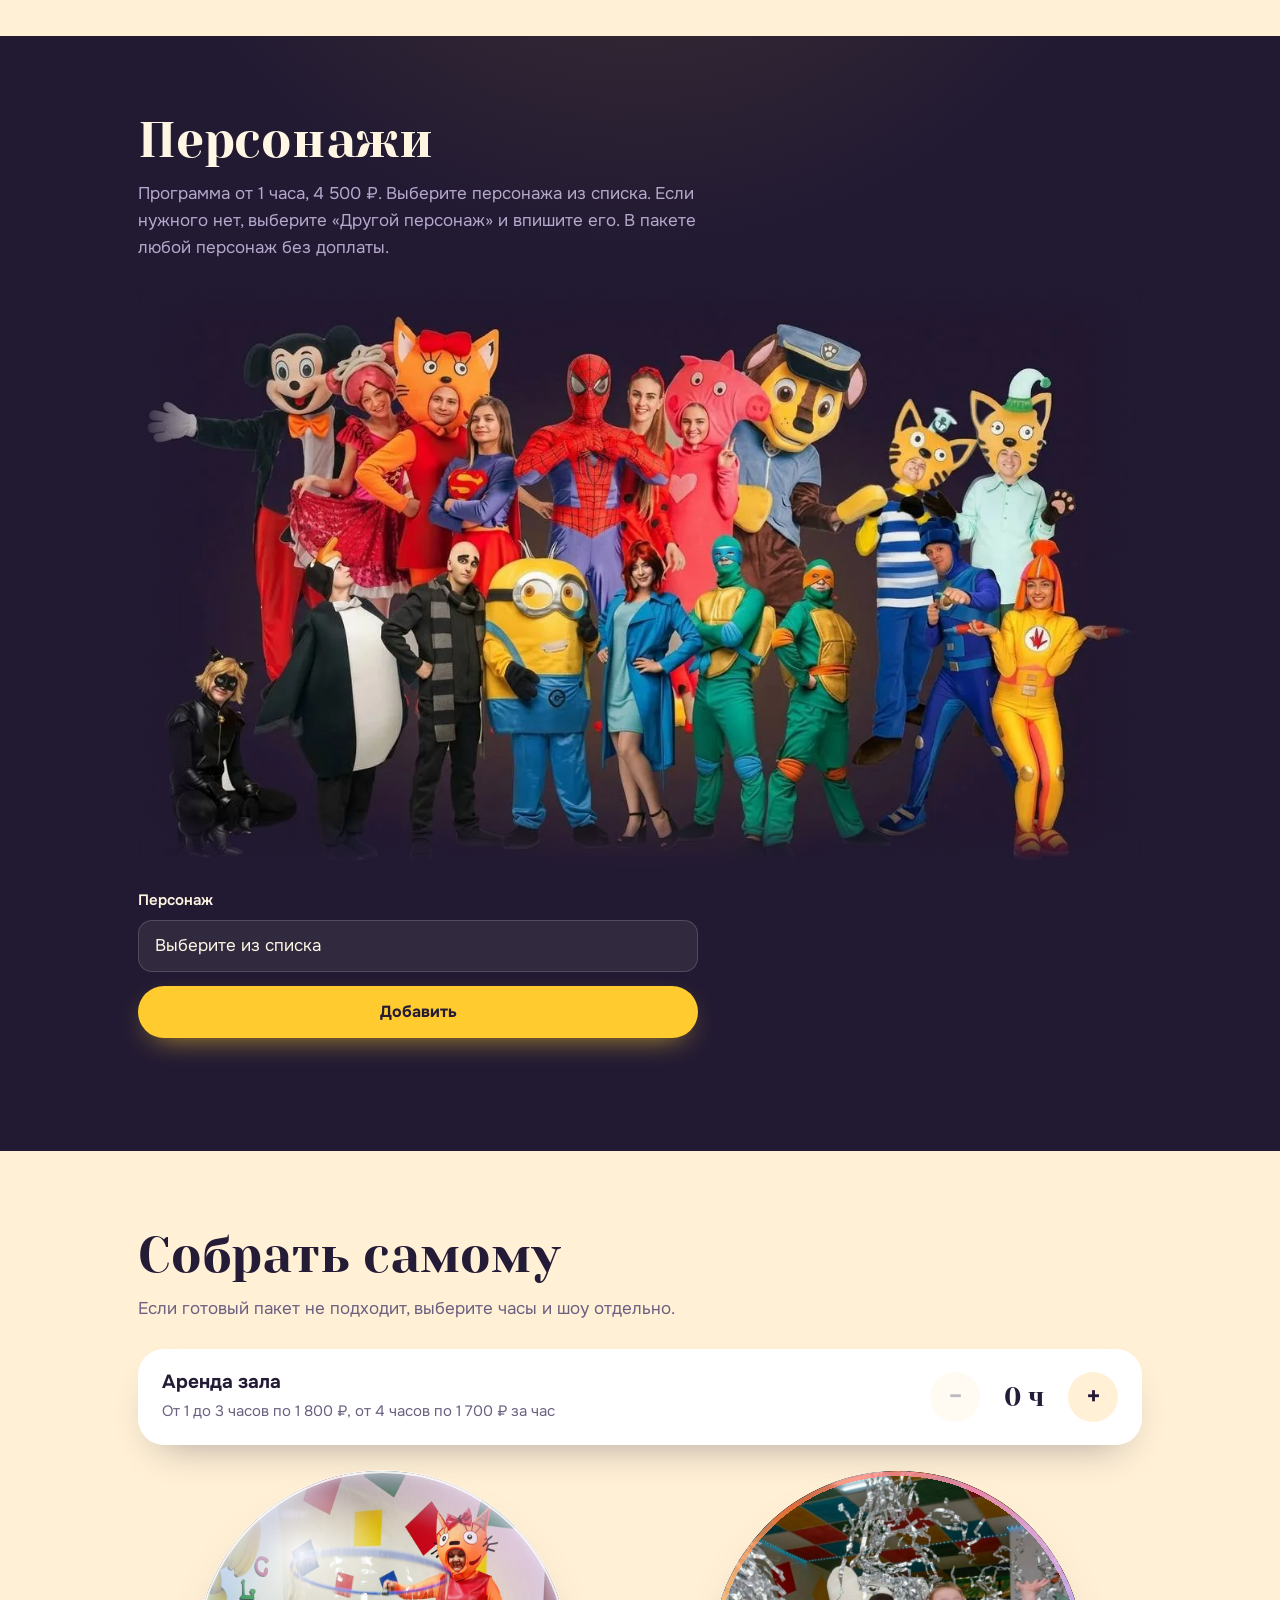
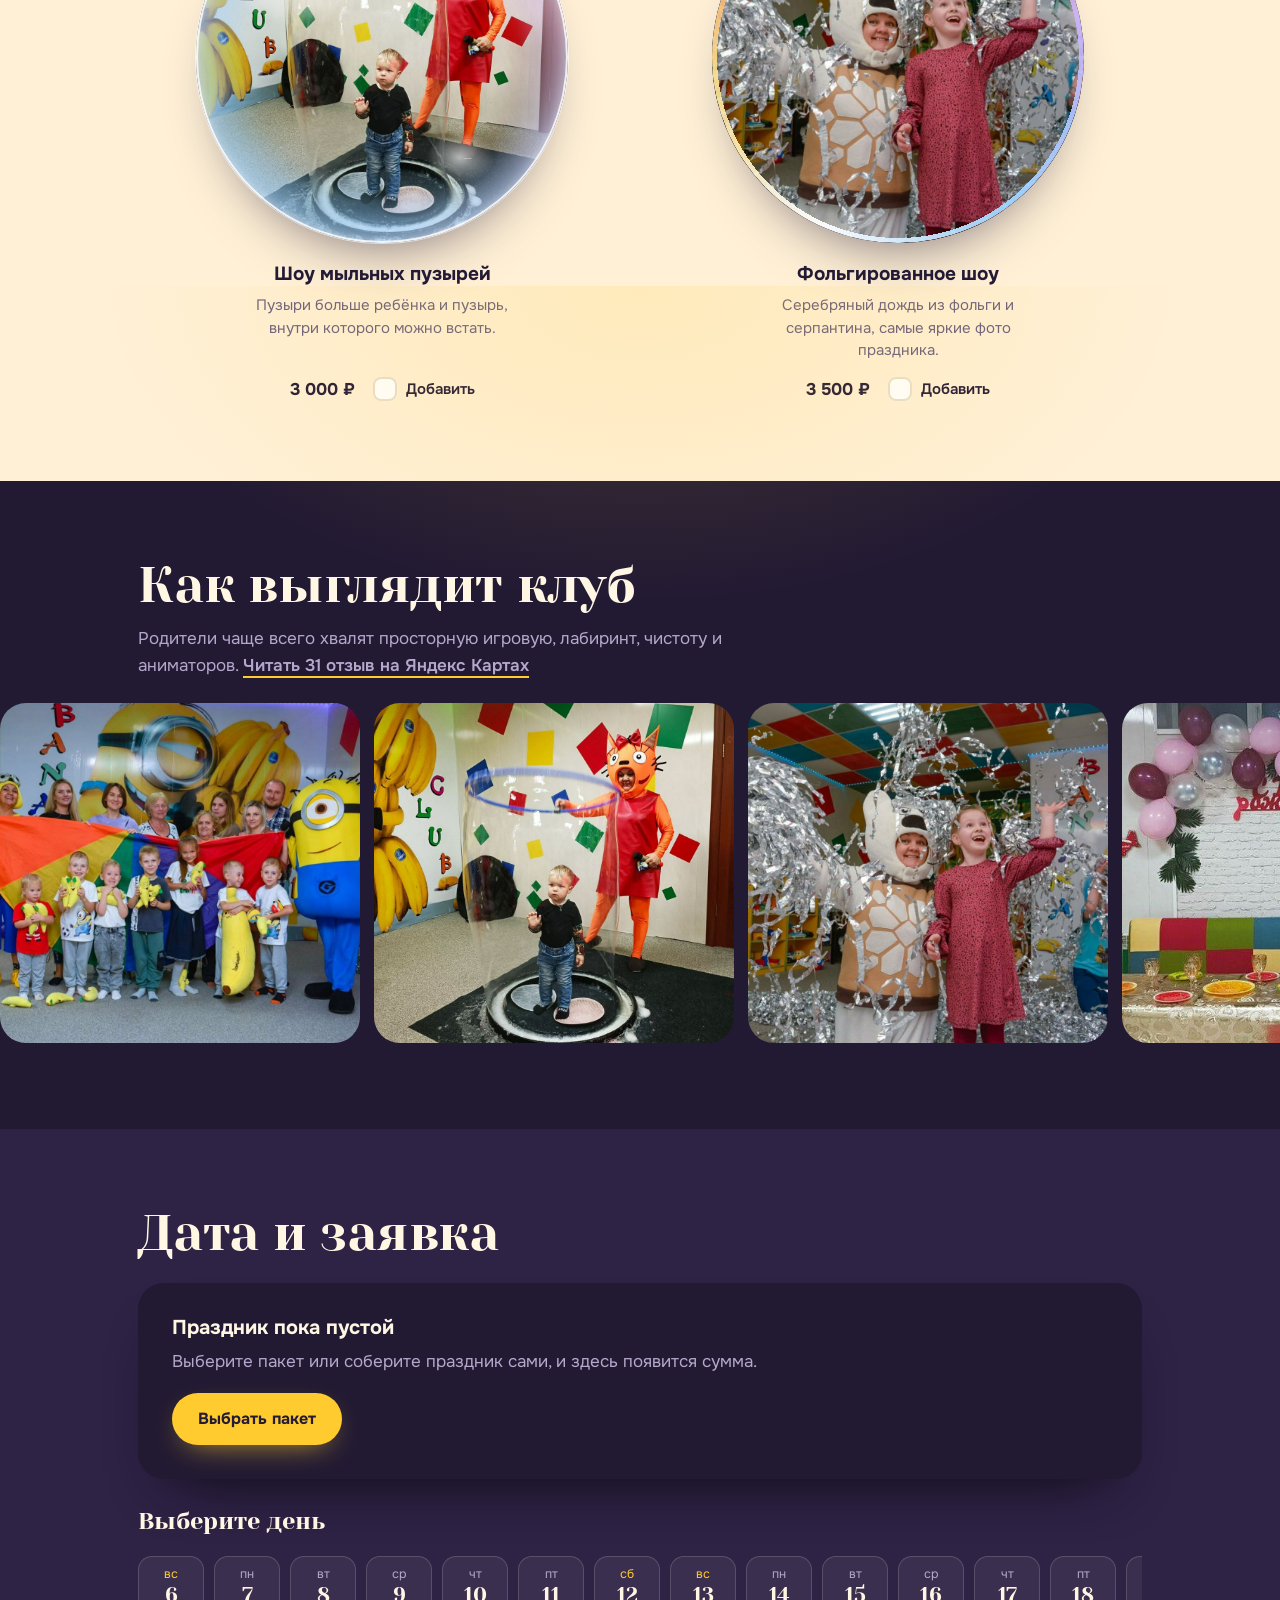
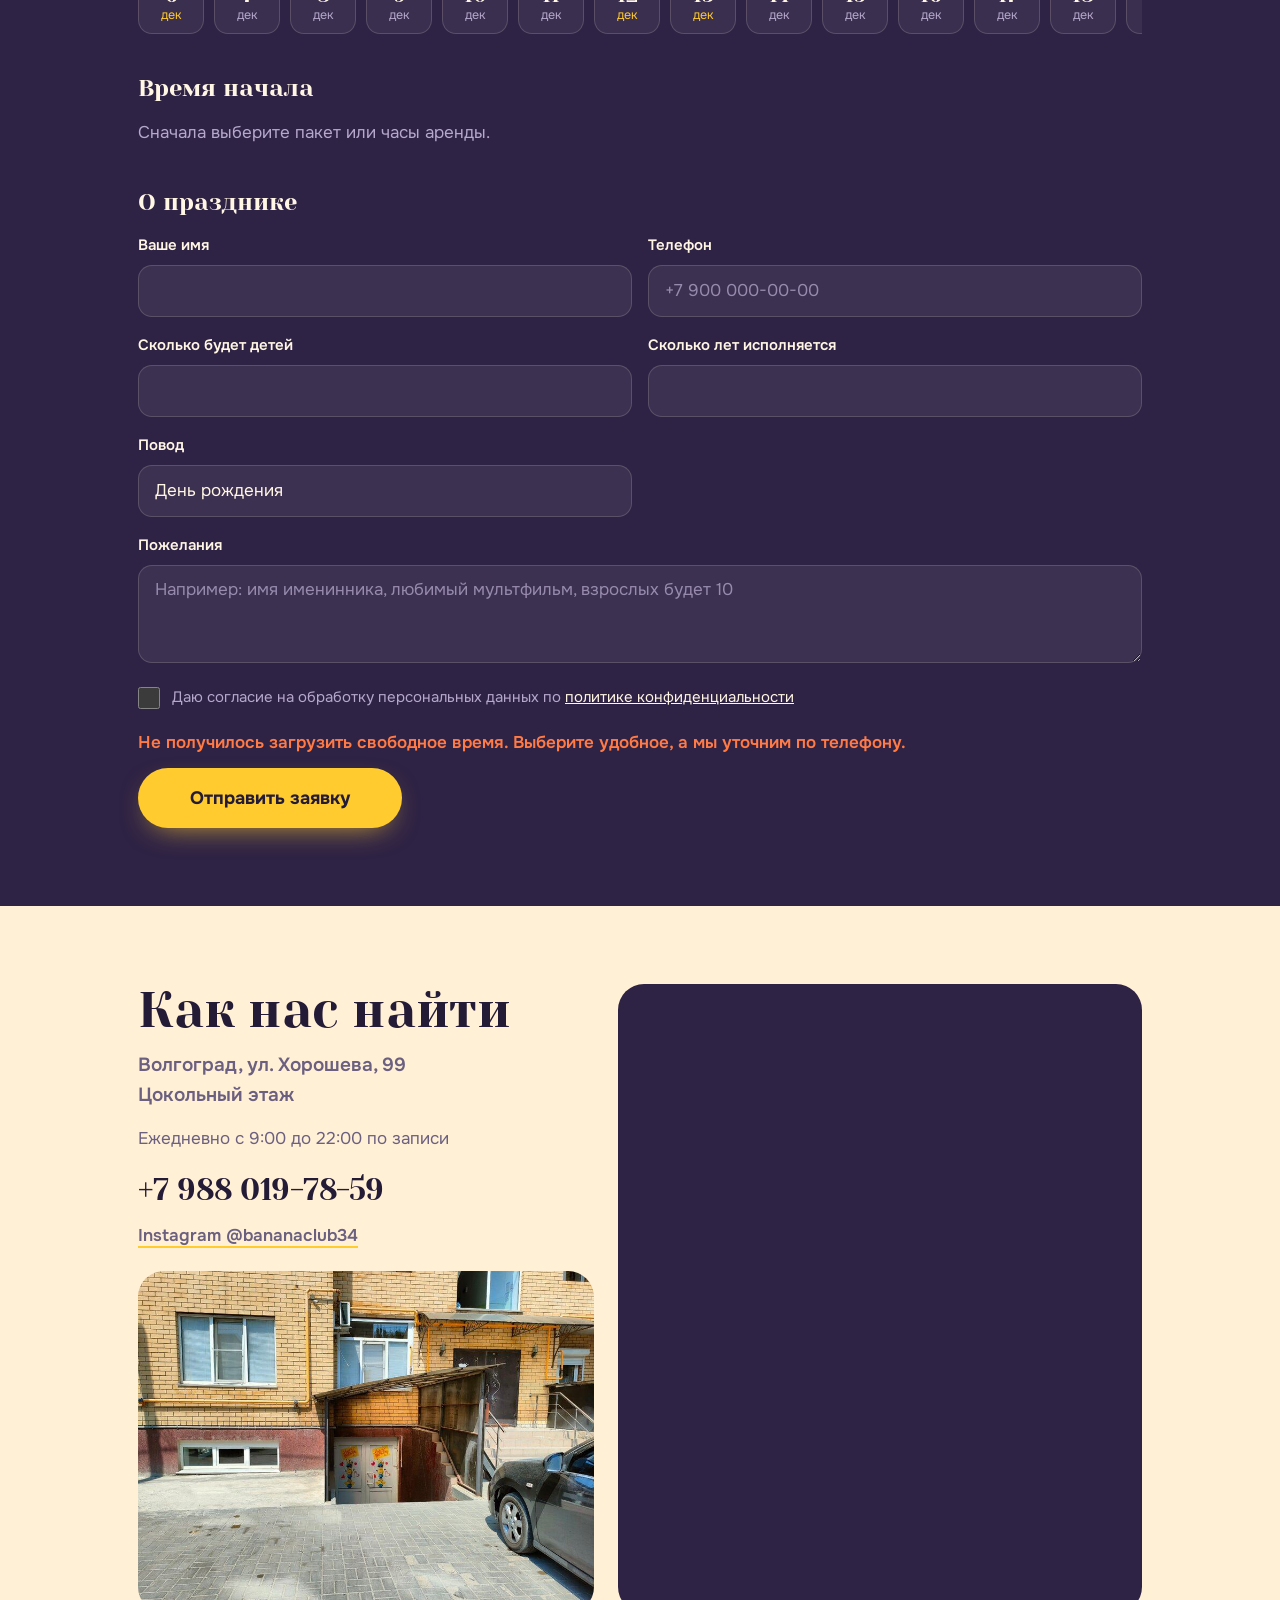
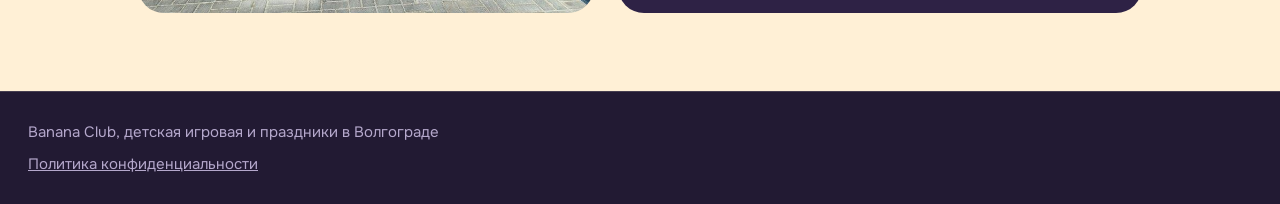
==== commit 7b3c9682: "Персонажи: новое общее фото и ожившее видео аниматоров Co-Authored-By: Claude Opus 5.5 <noreply@anth" ====
--- a/index.html
+++ b/index.html
@@ -76,9 +76,10 @@
       <p class="section-lead" id="chars-lead">Программа от 1 часа, 4 500 ₽. Выберите персонажа из списка. Если нужного нет, выберите «Другой персонаж» и впишите его.</p>
     </div>
     <figure class="team">
-      <img src="img/animators.webp" srcset="img/animators-1000.webp 1000w, img/animators.webp 1996w" sizes="(min-width: 1100px) 1060px, 100vw"
-        alt="Аниматоры Banana Club в костюмах: Микки Маус, Карамелька, Супергёрл, Человек-паук, Леди Баг, Свинка Пеппа, Гонщик, Коржик, Компот, Супер-Кот, Пингвин, Грю, Миньон, Люси, Черепашки-ниндзя, Нолик и Симка"
-        loading="lazy" width="1996" height="1118">
+      <video class="team-video" autoplay muted loop playsinline preload="auto" poster="img/animators-photo.webp" width="832" height="480"
+        aria-label="Аниматоры Banana Club в костюмах машут и улыбаются: Микки Маус, Карамелька, Супергёрл, Человек-паук, Леди Баг, Свинка Пеппа, Гонщик, Коржик, Компот, Супер-Кот, Пингвин, Грю, Миньон, Люси, Черепашки-ниндзя, Нолик и Симка">
+        <source src="img/animators.mp4" type="video/mp4">
+      </video>
     </figure>
     <div class="wrap">
       <div class="pick">
--- a/css/style.css
+++ b/css/style.css
@@ -296,7 +296,15 @@
   background: radial-gradient(60% 62% at 50% 55%, rgba(255,203,46,.30), rgba(255,122,69,.10) 55%, transparent 75%);
   filter: blur(10px);
 }
-.team img { position: relative; z-index: 1; display: block; width: 100%; height: auto; }
+.team img, .team video { position: relative; z-index: 1; display: block; width: 100%; height: auto; }
+.team video { aspect-ratio: 832 / 480; object-fit: cover; background: transparent; }
+/* у фото и видео свой тёмный фон: края плавно растворяются в фоне раздела */
+.team img, .team video {
+  -webkit-mask-image: linear-gradient(90deg, transparent, #000 7%, #000 93%, transparent), linear-gradient(180deg, transparent, #000 8%, #000 92%, transparent);
+  -webkit-mask-composite: source-in;
+  mask-image: linear-gradient(90deg, transparent, #000 7%, #000 93%, transparent), linear-gradient(180deg, transparent, #000 8%, #000 92%, transparent);
+  mask-composite: intersect;
+}
 
 .pick { margin-top: 26px; display: grid; gap: 14px; max-width: 560px; }
 .pick-fields { gap: 14px; grid-template-columns: 1fr !important; }
